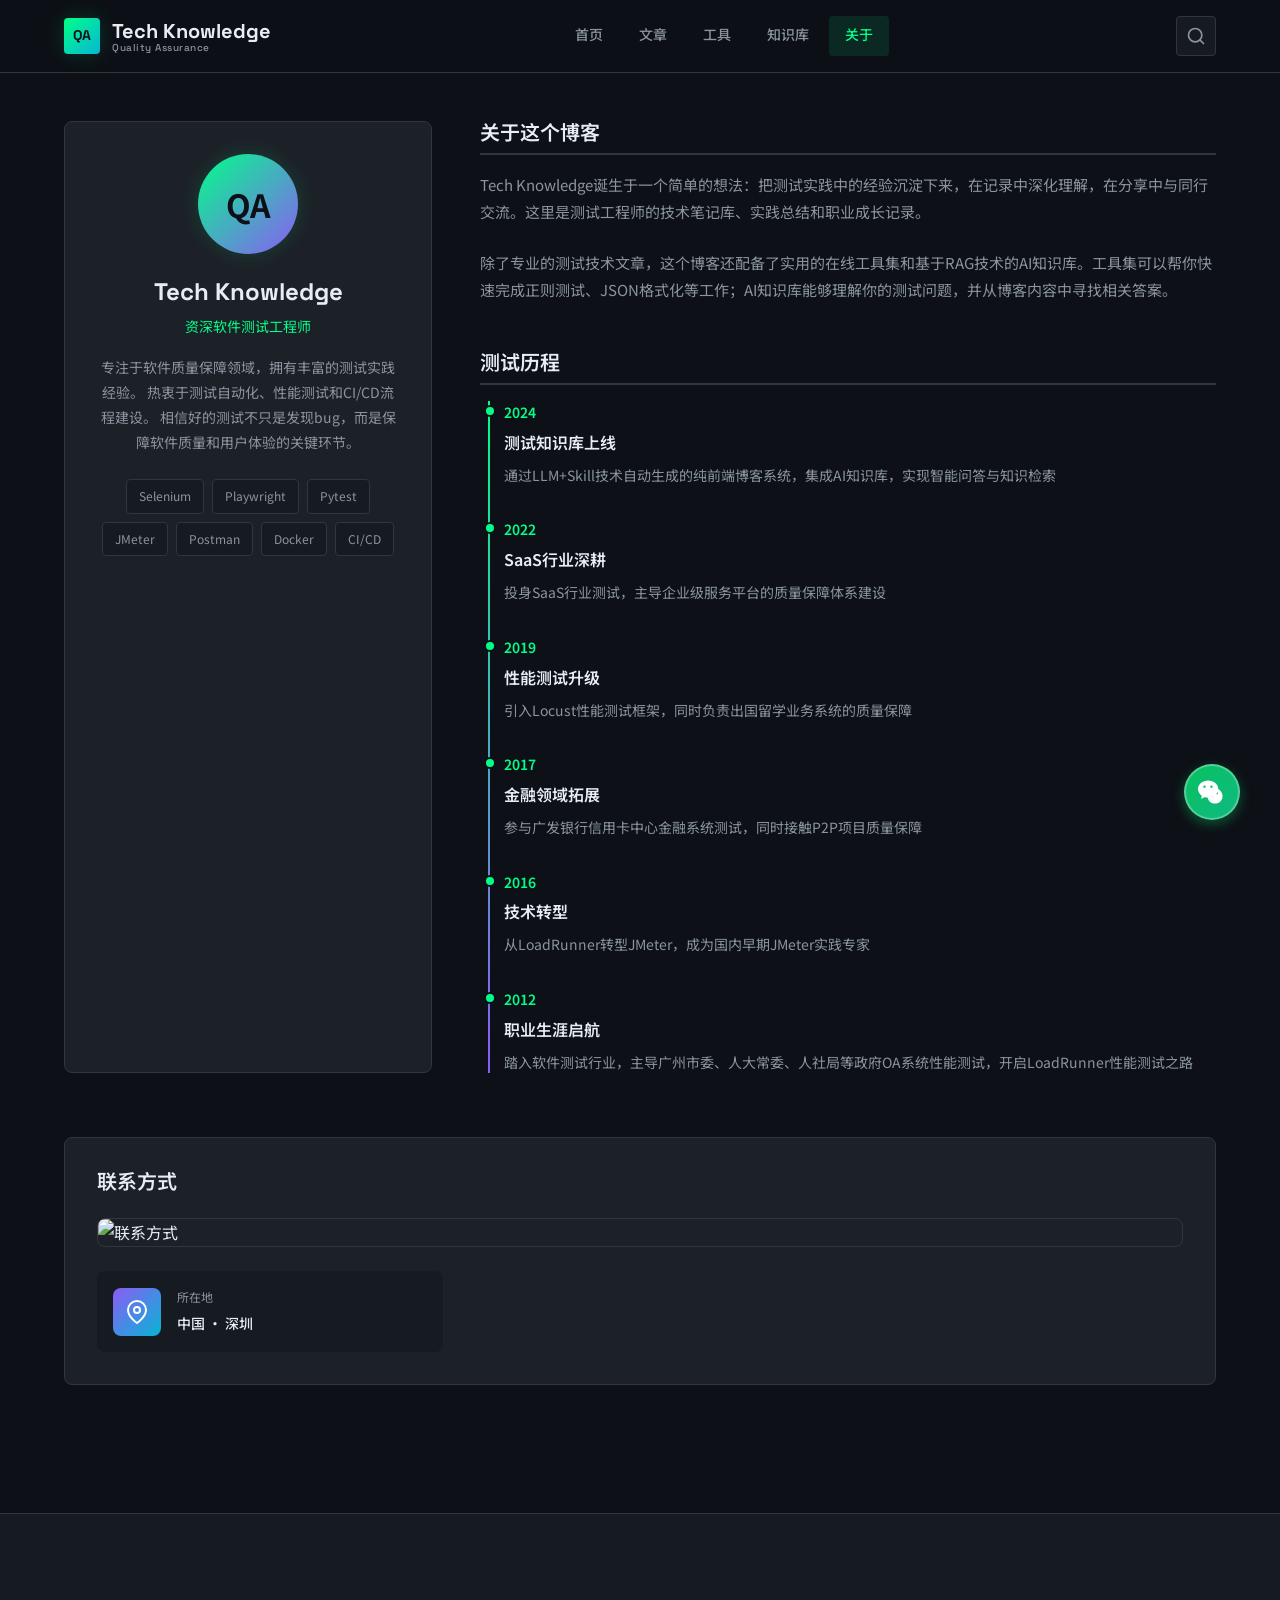
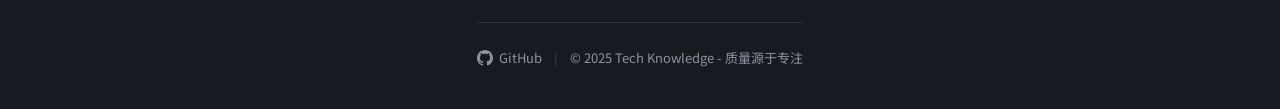
==== about.html @ a166e533 "关于页面：联系方式换成banner图片，保留地址" ====
<!DOCTYPE html>
<html lang="zh-CN">
<head>
  <meta charset="UTF-8">
  <meta name="viewport" content="width=device-width, initial-scale=1.0">
  <meta name="description" content="关于Tech Knowledge - 资深软件测试工程师的技术博客">
  <title>关于 | Tech Knowledge</title>
  <link rel="stylesheet" href="css/style.css">
  <link rel="preconnect" href="https://fonts.googleapis.com">
  <link rel="preconnect" href="https://fonts.gstatic.com" crossorigin>
</head>
<body>
  <header class="header" id="header">
    <div class="container">
      <div class="header-inner">
        <a href="index.html" class="logo">
          <div class="logo-icon">QA</div>
          <div class="logo-text">
            Tech Knowledge
            <span>Quality Assurance</span>
          </div>
        </a>
        <nav class="nav">
          <a href="index.html" class="nav-link">首页</a>
          <a href="posts.html" class="nav-link">文章</a>
          <a href="tools.html" class="nav-link">工具</a>
          <a href="knowledge.html" class="nav-link">知识库</a>
          <a href="about.html" class="nav-link active">关于</a>
        </nav>
        <button class="search-btn" onclick="location.href='posts.html'" aria-label="搜索">
          <svg xmlns="http://www.w3.org/2000/svg" width="20" height="20" viewBox="0 0 24 24" fill="none" stroke="currentColor" stroke-width="2" stroke-linecap="round" stroke-linejoin="round">
            <circle cx="11" cy="11" r="8"></circle>
            <line x1="21" y1="21" x2="16.65" y2="16.65"></line>
          </svg>
        </button>
        <button class="mobile-menu-btn" aria-label="菜单">
          <span></span>
          <span></span>
          <span></span>
        </button>
      </div>
    </div>
  </header>

  <main class="about-section">
    <div class="container">
      <div class="about-grid">
        <div class="profile-card">
          <div class="profile-avatar">QA</div>
          <h1 class="profile-name">Tech Knowledge</h1>
          <p class="profile-role">资深软件测试工程师</p>
          <p class="profile-bio">
            专注于软件质量保障领域，拥有丰富的测试实践经验。
            热衷于测试自动化、性能测试和CI/CD流程建设。
            相信好的测试不只是发现bug，而是保障软件质量和用户体验的关键环节。
          </p>
          <div class="profile-skills">
            <span class="skill-tag">Selenium</span>
            <span class="skill-tag">Playwright</span>
            <span class="skill-tag">Pytest</span>
            <span class="skill-tag">JMeter</span>
            <span class="skill-tag">Postman</span>
            <span class="skill-tag">Docker</span>
            <span class="skill-tag">CI/CD</span>
          </div>
        </div>

        <div class="about-content">
          <h2>关于这个博客</h2>
          <p style="margin-bottom: 24px; line-height: 1.8;">
            Tech Knowledge诞生于一个简单的想法：把测试实践中的经验沉淀下来，在记录中深化理解，在分享中与同行交流。这里是测试工程师的技术笔记库、实践总结和职业成长记录。
          </p>
          <p style="margin-bottom: 24px; line-height: 1.8;">
            除了专业的测试技术文章，这个博客还配备了实用的在线工具集和基于RAG技术的AI知识库。工具集可以帮你快速完成正则测试、JSON格式化等工作；AI知识库能够理解你的测试问题，并从博客内容中寻找相关答案。
          </p>

          <h2 style="margin-top: 48px;">测试历程</h2>
          <div class="timeline">
            <div class="timeline-item">
              <div class="timeline-year">2024</div>
              <div class="timeline-title">测试知识库上线</div>
              <div class="timeline-desc">通过LLM+Skill技术自动生成的纯前端博客系统，集成AI知识库，实现智能问答与知识检索</div>
            </div>
            <div class="timeline-item">
              <div class="timeline-year">2022</div>
              <div class="timeline-title">SaaS行业深耕</div>
              <div class="timeline-desc">投身SaaS行业测试，主导企业级服务平台的质量保障体系建设</div>
            </div>
            <div class="timeline-item">
              <div class="timeline-year">2019</div>
              <div class="timeline-title">性能测试升级</div>
              <div class="timeline-desc">引入Locust性能测试框架，同时负责出国留学业务系统的质量保障</div>
            </div>
            <div class="timeline-item">
              <div class="timeline-year">2017</div>
              <div class="timeline-title">金融领域拓展</div>
              <div class="timeline-desc">参与广发银行信用卡中心金融系统测试，同时接触P2P项目质量保障</div>
            </div>
            <div class="timeline-item">
              <div class="timeline-year">2016</div>
              <div class="timeline-title">技术转型</div>
              <div class="timeline-desc">从LoadRunner转型JMeter，成为国内早期JMeter实践专家</div>
            </div>
            <div class="timeline-item">
              <div class="timeline-year">2012</div>
              <div class="timeline-title">职业生涯启航</div>
              <div class="timeline-desc">踏入软件测试行业，主导广州市委、人大常委、人社局等政府OA系统性能测试，开启LoadRunner性能测试之路</div>
            </div>
          </div>
        </div>
      </div>

      <div class="contact-section">
        <h2 class="contact-title">联系方式</h2>
        <div class="contact-banner">
          <img src="assets/images/banner.png" alt="联系方式" class="contact-banner-img">
        </div>
        <div class="contact-grid">
          <div class="contact-item">
            <div class="contact-icon">
              <svg xmlns="http://www.w3.org/2000/svg" width="24" height="24" viewBox="0 0 24 24" fill="none" stroke="currentColor" stroke-width="2" stroke-linecap="round" stroke-linejoin="round">
                <path d="M21 10c0 7-9 13-9 13s-9-6-9-13a9 9 0 0 1 18 0z"></path>
                <circle cx="12" cy="10" r="3"></circle>
              </svg>
            </div>
            <div>
              <div class="contact-label">所在地</div>
              <div class="contact-value">中国 · 深圳</div>
            </div>
          </div>
        </div>
      </div>
    </div>
  </main>

  <footer class="footer" id="footer">
    <div class="container">
      <div class="footer-content">
        <div class="footer-copy">
          <a href="https://github.com" target="_blank" class="footer-github">
            <svg xmlns="http://www.w3.org/2000/svg" width="16" height="16" viewBox="0 0 24 24" fill="currentColor">
              <path d="M12 0c-6.626 0-12 5.373-12 12 0 5.302 3.438 9.8 8.207 11.387.599.111.793-.261.793-.577v-2.234c-3.338.726-4.033-1.416-4.033-1.416-.546-1.387-1.333-1.756-1.333-1.756-1.089-.745.083-.729.083-.729 1.205.084 1.839 1.237 1.839 1.237 1.07 1.834 2.807 1.304 3.492.997.107-.775.418-1.305.762-1.604-2.665-.305-5.467-1.334-5.467-5.931 0-1.311.469-2.381 1.236-3.221-.124-.303-.535-1.524.117-3.176 0 0 1.008-.322 3.301 1.23.957-.266 1.983-.399 3.003-.404 1.02.005 2.047.138 3.006.404 2.291-1.552 3.297-1.23 3.297-1.23.653 1.653.242 2.874.118 3.176.77.84 1.235 1.911 1.235 3.221 0 4.609-2.807 5.624-5.479 5.921.43.372.823 1.102.823 2.222v3.293c0 .319.192.694.801.576 4.765-1.589 8.199-6.086 8.199-11.386 0-6.627-5.373-12-12-12z"/>
            </svg>
            GitHub
          </a>
          <span class="footer-divider">|</span>
          <span>© 2025 Tech Knowledge - 质量源于专注</span>
        </div>
      </div>
    </div>
  </footer>

  <div class="wechat-float-btn" onclick="showWechatModal()">
    <svg xmlns="http://www.w3.org/2000/svg" viewBox="0 0 24 24">
      <path d="M8.691 2.188C3.891 2.188 0 5.476 0 9.53c0 2.212 1.17 4.203 3.002 5.55a.59.59 0 01.213.665l-.39 1.48c-.019.07-.048.141-.048.213 0 .163.13.295.29.295a.326.326 0 00.167-.054l1.903-1.114a.864.864 0 01.717-.098 10.16 10.16 0 002.837.403c4.801 0 8.692-3.287 8.692-7.342 0-4.054-3.891-7.339-8.692-7.339zm-3.12 4.218c.552 0 1 .452 1 1.008 0 .556-.448 1.008-1 1.008-.553 0-1-.452-1-1.008 0-.556.447-1.008 1-1.008zm6 0c.552 0 1 .452 1 1.008 0 .556-.448 1.008-1 1.008-.553 0-1-.452-1-1.008 0-.556.447-1.008 1-1.008zm3.06 2.577c-1.797-.052-3.446.682-4.646 1.833-1.225 1.175-1.932 2.782-1.88 4.579.052 1.797.682 3.446 1.833 4.646 1.175 1.225 2.782 1.932 4.579 1.88 1.797-.052 3.446-.682 4.646-1.833 1.225-1.175 1.932-2.782 1.88-4.579-.052-1.797-.682-3.446-1.833-4.646-1.158-1.202-2.759-1.911-4.542-1.86zm-1.516 3.016c.552 0 1 .452 1 1.008 0 .556-.448 1.008-1 1.008-.553 0-1-.452-1-1.008 0-.556.447-1.008 1-1.008zm3 0c.552 0 1 .452 1 1.008 0 .556-.448 1.008-1 1.008-.553 0-1-.452-1-1.008 0-.556.447-1.008 1-1.008z"/>
    </svg>
  </div>

  <div class="wechat-modal-overlay" id="wechatModal" onclick="hideWechatModal()">
    <div class="wechat-modal" onclick="event.stopPropagation()">
      <div class="wechat-modal-title">微信公众号</div>
      <div class="wechat-modal-qrcode">
        <img src="https://api.qrserver.com/v1/create-qr-code/?size=180x180&data=TechKnowledge" alt="微信公众号二维码" style="width: 180px; height: 180px;"/>
      </div>
      <div class="wechat-modal-desc">扫码关注公众号<br/>获取更多测试技术干货</div>
    </div>
  </div>

  <script src="js/main.js"></script>
  <script>
    function showWechatModal() {
      document.getElementById('wechatModal').classList.add('active');
    }
    function hideWechatModal() {
      document.getElementById('wechatModal').classList.remove('active');
    }
  </script>
</body>
</html>
---- css/style.css ----
@import url('https://fonts.googleapis.com/css2?family=JetBrains+Mono:wght@400;500;600;700&family=Noto+Sans+SC:wght@400;500;700&family=Space+Grotesk:wght@500;600;700&display=swap');

:root {
  --color-primary: #00FF88;
  --color-secondary: #8B5CF6;
  --color-accent: #06B6D4;
  --color-bg: #0D1117;
  --color-surface: #161B22;
  --color-card: #1C2128;
  --color-text: #E6EDF3;
  --color-text-secondary: #8B949E;
  --color-error: #FF6B6B;
  --color-success: #00FF88;
  --color-border: #30363D;
  --color-muted: #21262D;

  --font-heading: 'Space Grotesk', 'Noto Sans SC', sans-serif;
  --font-body: 'Noto Sans SC', system-ui, sans-serif;
  --font-code: 'JetBrains Mono', monospace;

  --shadow-glow: 0 0 20px rgba(0, 255, 136, 0.15);
  --shadow-glow-purple: 0 0 20px rgba(139, 92, 246, 0.15);
  --shadow-card: 0 4px 24px rgba(0, 0, 0, 0.4);

  --border-width: 2px;
  --radius: 8px;
  --radius-sm: 4px;

  --transition-fast: 150ms ease;
  --transition-normal: 250ms ease;
  --transition-slow: 400ms ease;
}

*, *::before, *::after {
  box-sizing: border-box;
  margin: 0;
  padding: 0;
}

html {
  scroll-behavior: smooth;
  overflow-x: hidden;
}

body {
  font-family: var(--font-body);
  font-size: 16px;
  line-height: 1.7;
  color: var(--color-text);
  background-color: var(--color-bg);
  min-height: 100vh;
  overflow-x: hidden;
  width: 100%;
  max-width: 100%;
}

::selection {
  background-color: var(--color-primary);
  color: var(--color-bg);
}

::-webkit-scrollbar {
  width: 8px;
}

::-webkit-scrollbar-track {
  background: var(--color-bg);
}

::-webkit-scrollbar-thumb {
  background: var(--color-border);
  border-radius: 4px;
}

::-webkit-scrollbar-thumb:hover {
  background: var(--color-text-secondary);
}

.container {
  max-width: 1200px;
  margin: 0 auto;
  padding: 0 24px;
}

.container-narrow {
  max-width: 800px;
  margin: 0 auto;
  padding: 0 24px;
}

a {
  color: var(--color-primary);
  text-decoration: none;
  transition: color var(--transition-fast);
}

a:hover {
  color: var(--color-accent);
}

img {
  max-width: 100%;
  height: auto;
  display: block;
}

button {
  font-family: inherit;
  cursor: pointer;
  border: none;
  background: none;
}

input, textarea {
  font-family: inherit;
  font-size: inherit;
}

h1, h2, h3, h4, h5, h6 {
  font-family: var(--font-heading);
  font-weight: 700;
  line-height: 1.2;
  color: var(--color-text);
}

.header {
  position: sticky;
  top: 0;
  z-index: 100;
  background: rgba(13, 17, 23, 0.85);
  backdrop-filter: blur(12px);
  border-bottom: 1px solid var(--color-border);
  padding: 16px 0;
}

.header-inner {
  display: flex;
  align-items: center;
  justify-content: space-between;
  gap: 24px;
}

.logo {
  font-family: var(--font-heading);
  font-size: 20px;
  font-weight: 700;
  display: flex;
  align-items: center;
  gap: 12px;
  color: var(--color-text);
}

.logo:hover {
  color: var(--color-text);
}

.logo-icon {
  width: 36px;
  height: 36px;
  background: linear-gradient(135deg, var(--color-primary), var(--color-accent));
  border-radius: var(--radius-sm);
  display: flex;
  align-items: center;
  justify-content: center;
  font-size: 14px;
  font-weight: 700;
  color: var(--color-bg);
  box-shadow: var(--shadow-glow);
}

.logo-text {
  display: flex;
  flex-direction: column;
  line-height: 1.1;
}

.logo-text span {
  font-size: 10px;
  font-weight: 500;
  color: var(--color-text-secondary);
  letter-spacing: 0.5px;
}

.nav {
  display: flex;
  align-items: center;
  gap: 4px;
}

.nav-link {
  font-family: var(--font-heading);
  font-weight: 500;
  font-size: 14px;
  padding: 8px 16px;
  border-radius: var(--radius-sm);
  color: var(--color-text-secondary);
  transition: all var(--transition-fast);
  position: relative;
}

.nav-link:hover {
  color: var(--color-text);
  background: var(--color-muted);
}

.nav-link.active {
  color: var(--color-primary);
  background: rgba(0, 255, 136, 0.1);
}

.search-btn {
  width: 40px;
  height: 40px;
  border: 1px solid var(--color-border);
  background: var(--color-surface);
  border-radius: var(--radius-sm);
  display: flex;
  align-items: center;
  justify-content: center;
  transition: all var(--transition-fast);
  color: var(--color-text-secondary);
}

.search-btn:hover {
  border-color: var(--color-primary);
  color: var(--color-primary);
  box-shadow: var(--shadow-glow);
}

.mobile-menu-btn {
  display: none;
  width: 40px;
  height: 40px;
  border: 1px solid var(--color-border);
  background: var(--color-surface);
  border-radius: var(--radius-sm);
  flex-direction: column;
  align-items: center;
  justify-content: center;
  gap: 4px;
  color: var(--color-text);
}

.mobile-menu-btn span {
  width: 18px;
  height: 2px;
  background: currentColor;
  transition: all var(--transition-fast);
  border-radius: 1px;
}

.hero {
  padding: 100px 0 80px;
  background: var(--color-bg);
  position: relative;
  overflow: hidden;
}

.hero::before {
  content: '';
  position: absolute;
  top: 0;
  left: 0;
  right: 0;
  bottom: 0;
  background:
    radial-gradient(ellipse at 20% 20%, rgba(0, 255, 136, 0.08) 0%, transparent 50%),
    radial-gradient(ellipse at 80% 80%, rgba(139, 92, 246, 0.08) 0%, transparent 50%);
  pointer-events: none;
}

.hero::after {
  content: '';
  position: absolute;
  top: 0;
  left: 0;
  right: 0;
  bottom: 0;
  background-image:
    linear-gradient(rgba(48, 54, 61, 0.3) 1px, transparent 1px),
    linear-gradient(90deg, rgba(48, 54, 61, 0.3) 1px, transparent 1px);
  background-size: 60px 60px;
  opacity: 0.5;
  pointer-events: none;
}

.hero-content {
  position: relative;
  z-index: 1;
}

.hero-badge {
  display: inline-flex;
  align-items: center;
  gap: 8px;
  padding: 6px 14px;
  background: rgba(0, 255, 136, 0.1);
  border: 1px solid rgba(0, 255, 136, 0.3);
  border-radius: 20px;
  font-family: var(--font-code);
  font-size: 12px;
  color: var(--color-primary);
  margin-bottom: 24px;
}

.hero-badge::before {
  content: '';
  width: 6px;
  height: 6px;
  background: var(--color-primary);
  border-radius: 50%;
  animation: pulse 2s infinite;
}

@keyframes pulse {
  0%, 100% { opacity: 1; }
  50% { opacity: 0.5; }
}

.hero-title {
  font-size: clamp(40px, 7vw, 64px);
  margin-bottom: 20px;
  letter-spacing: -1px;
  line-height: 1.1;
}

.hero-title .highlight {
  background: linear-gradient(135deg, var(--color-primary), var(--color-accent));
  -webkit-background-clip: text;
  -webkit-text-fill-color: transparent;
  background-clip: text;
}

.hero-subtitle {
  font-size: 18px;
  color: var(--color-text-secondary);
  max-width: 600px;
  margin-bottom: 32px;
  line-height: 1.7;
}

.hero-stats {
  display: flex;
  gap: 40px;
  margin-top: 40px;
  padding-top: 32px;
  border-top: 1px solid var(--color-border);
}

.hero-stat {
  display: flex;
  flex-direction: column;
}

.hero-stat-value {
  font-family: var(--font-heading);
  font-size: 32px;
  font-weight: 700;
  color: var(--color-primary);
}

.hero-stat-label {
  font-size: 13px;
  color: var(--color-text-secondary);
  margin-top: 4px;
}

.hero-code {
  margin-top: 32px;
  background: var(--color-card);
  border: 1px solid var(--color-border);
  border-radius: var(--radius);
  overflow: hidden;
  max-width: 520px;
}

.hero-code-header {
  display: flex;
  align-items: center;
  gap: 6px;
  padding: 10px 14px;
  background: var(--color-surface);
  border-bottom: 1px solid var(--color-border);
}

.hero-code-dot {
  width: 10px;
  height: 10px;
  border-radius: 50%;
  background: var(--color-border);
}

.hero-code-dot:nth-child(1) { background: #FF5F56; }
.hero-code-dot:nth-child(2) { background: #FFBD2E; }
.hero-code-dot:nth-child(3) { background: #27C93F; }

.hero-code-title {
  margin-left: 8px;
  font-family: var(--font-code);
  font-size: 12px;
  color: var(--color-text-secondary);
}

.hero-code-content {
  padding: 16px 20px;
  margin: 0;
  font-family: var(--font-code);
  font-size: 13px;
  line-height: 1.8;
  color: var(--color-text);
  overflow-x: auto;
}

.hero-code-content code {
  font-family: inherit;
}

.code-keyword { color: #FF79C6; }
.code-function { color: #50FA7B; }
.code-string { color: #F1FA8C; }
.code-comment { color: #6272A4; }
.code-number { color: #BD93F9; }

.hero-buttons {
  display: flex;
  gap: 16px;
  flex-wrap: wrap;
  margin-top: 32px;
}

.btn {
  font-family: var(--font-heading);
  font-weight: 600;
  font-size: 14px;
  padding: 12px 24px;
  border-radius: var(--radius-sm);
  display: inline-flex;
  align-items: center;
  gap: 8px;
  transition: all var(--transition-fast);
  cursor: pointer;
}

.btn-primary {
  background: linear-gradient(135deg, var(--color-primary), #00CC6A);
  color: var(--color-bg);
  border: none;
  box-shadow: 0 4px 16px rgba(0, 255, 136, 0.3);
}

.btn-primary:hover {
  transform: translateY(-2px);
  box-shadow: 0 6px 24px rgba(0, 255, 136, 0.4);
  color: var(--color-bg);
}

.btn-secondary {
  background: transparent;
  color: var(--color-text);
  border: 1px solid var(--color-border);
}

.btn-secondary:hover {
  border-color: var(--color-primary);
  color: var(--color-primary);
  background: rgba(0, 255, 136, 0.05);
}

.btn-icon {
  width: 40px;
  height: 40px;
  padding: 0;
  display: flex;
  align-items: center;
  justify-content: center;
}

.features {
  padding: 80px 0;
  background: var(--color-surface);
  border-top: 1px solid var(--color-border);
  border-bottom: 1px solid var(--color-border);
}

.section-header {
  display: flex;
  align-items: flex-end;
  justify-content: space-between;
  margin-bottom: 48px;
  gap: 24px;
}

.section-title {
  font-size: 28px;
  margin-bottom: 8px;
}

.section-subtitle {
  color: var(--color-text-secondary);
  font-size: 15px;
}

.section-link {
  font-family: var(--font-heading);
  font-size: 14px;
  font-weight: 500;
  display: flex;
  align-items: center;
  gap: 6px;
  color: var(--color-primary);
  white-space: nowrap;
}

.section-link:hover {
  gap: 10px;
}

.features-grid {
  display: grid;
  grid-template-columns: repeat(3, 1fr);
  gap: 20px;
}

.feature-card {
  background: var(--color-card);
  border: 1px solid var(--color-border);
  border-radius: var(--radius);
  padding: 28px;
  transition: all var(--transition-normal);
  position: relative;
  overflow: hidden;
}

.feature-card::before {
  content: '';
  position: absolute;
  top: 0;
  left: 0;
  right: 0;
  height: 3px;
  background: linear-gradient(90deg, var(--color-primary), var(--color-secondary));
  opacity: 0;
  transition: opacity var(--transition-fast);
}

.feature-card:hover {
  border-color: var(--color-primary);
  transform: translateY(-4px);
  box-shadow: var(--shadow-glow);
}

.feature-card:hover::before {
  opacity: 1;
}

.feature-icon {
  width: 48px;
  height: 48px;
  background: rgba(0, 255, 136, 0.1);
  border-radius: var(--radius-sm);
  display: flex;
  align-items: center;
  justify-content: center;
  margin-bottom: 20px;
}

.feature-icon svg {
  width: 24px;
  height: 24px;
  stroke: var(--color-primary);
}

.feature-title {
  font-size: 18px;
  margin-bottom: 10px;
}

.feature-desc {
  color: var(--color-text-secondary);
  font-size: 14px;
  line-height: 1.6;
}

.posts-section {
  padding: 80px 0;
  background: var(--color-bg);
}

.posts-grid {
  display: grid;
  grid-template-columns: repeat(2, 1fr);
  gap: 24px;
}

.page-header {
  padding: 48px 0 32px;
  background: var(--color-surface);
  border-bottom: 1px solid var(--color-border);
}

.page-title {
  font-size: 32px;
  margin-bottom: 8px;
}

.page-subtitle {
  color: var(--color-text-secondary);
  font-size: 16px;
}

.knowledge-section {
  padding: 60px 0;
  background: var(--color-bg);
}

.knowledge-header {
  text-align: center;
  margin-bottom: 48px;
}

.knowledge-title {
  font-size: 36px;
  margin-bottom: 16px;
  background: linear-gradient(135deg, var(--color-primary), var(--color-accent));
  -webkit-background-clip: text;
  -webkit-text-fill-color: transparent;
  background-clip: text;
}

.knowledge-desc {
  color: var(--color-text-secondary);
  font-size: 16px;
  max-width: 600px;
  margin: 0 auto;
}

.search-box {
  max-width: 680px;
  margin: 0 auto 40px;
}

.search-input-wrapper {
  display: flex;
  gap: 12px;
  background: var(--color-card);
  border: 1px solid var(--color-border);
  border-radius: var(--radius);
  padding: 6px;
}

.search-input {
  flex: 1;
  background: transparent;
  border: none;
  padding: 12px 16px;
  font-size: 16px;
  color: var(--color-text);
  outline: none;
}

.search-input::placeholder {
  color: var(--color-text-secondary);
}

.search-submit {
  background: linear-gradient(135deg, var(--color-primary), #00CC6A);
  color: var(--color-bg);
  border: none;
  padding: 12px 24px;
  border-radius: var(--radius-sm);
  font-weight: 600;
  cursor: pointer;
  display: flex;
  align-items: center;
  gap: 8px;
  transition: all var(--transition-fast);
}

.search-submit:hover {
  transform: translateY(-2px);
  box-shadow: var(--shadow-glow);
}

.chat-container {
  max-width: 800px;
  margin: 0 auto;
  background: var(--color-card);
  border: 1px solid var(--color-border);
  border-radius: var(--radius);
  overflow: hidden;
}

.chat-messages {
  min-height: 300px;
  max-height: 500px;
  overflow-y: auto;
  padding: 24px;
}

.chat-message {
  margin-bottom: 24px;
  display: flex;
  flex-direction: column;
}

.chat-message.user {
  align-items: flex-end;
}

.chat-message.ai {
  align-items: flex-start;
}

.message-bubble {
  max-width: 80%;
  padding: 16px 20px;
  border-radius: 16px;
  line-height: 1.6;
}

.chat-message.user .message-bubble {
  background: linear-gradient(135deg, var(--color-primary), #00CC6A);
  color: var(--color-bg);
  border-bottom-right-radius: 4px;
}

.chat-message.ai .message-bubble {
  background: var(--color-surface);
  color: var(--color-text);
  border: 1px solid var(--color-border);
  border-bottom-left-radius: 4px;
}

.message-time {
  font-size: 11px;
  color: var(--color-text-secondary);
  margin-top: 8px;
  padding: 0 8px;
}

.chat-sources {
  margin-top: 12px;
  padding: 12px 16px;
  background: var(--color-surface);
  border-radius: var(--radius-sm);
  border: 1px solid var(--color-border);
}

.chat-sources-title {
  font-size: 12px;
  font-weight: 600;
  color: var(--color-text-secondary);
  margin-bottom: 8px;
}

.chat-sources-list {
  list-style: none;
}

.chat-sources-item {
  padding: 6px 0;
  border-bottom: 1px solid var(--color-border);
}

.chat-sources-item:last-child {
  border-bottom: none;
}

.chat-sources-link {
  color: var(--color-primary);
  font-size: 13px;
}

.chat-sources-link:hover {
  text-decoration: underline;
}

.suggested-queries {
  padding: 16px 24px 24px;
  border-top: 1px solid var(--color-border);
}

.suggested-title {
  font-size: 13px;
  color: var(--color-text-secondary);
  margin-bottom: 12px;
}

.suggested-chips {
  display: flex;
  flex-wrap: wrap;
  gap: 8px;
}

.chip {
  padding: 8px 16px;
  background: var(--color-surface);
  border: 1px solid var(--color-border);
  border-radius: 20px;
  font-size: 13px;
  color: var(--color-text);
  cursor: pointer;
  transition: all var(--transition-fast);
}

.chip:hover {
  border-color: var(--color-primary);
  color: var(--color-primary);
  background: rgba(0, 255, 136, 0.05);
}

.typing-indicator {
  display: flex;
  gap: 4px;
  padding: 16px 20px;
  background: var(--color-surface);
  border-radius: 16px;
  border-bottom-left-radius: 4px;
  width: fit-content;
}

.typing-dot {
  width: 8px;
  height: 8px;
  background: var(--color-text-secondary);
  border-radius: 50%;
  animation: typing 1.4s infinite;
}

.typing-dot:nth-child(2) { animation-delay: 0.2s; }
.typing-dot:nth-child(3) { animation-delay: 0.4s; }

@keyframes typing {
  0%, 60%, 100% { opacity: 0.3; transform: translateY(0); }
  30% { opacity: 1; transform: translateY(-4px); }
}

.post-card {
  background: var(--color-card);
  border: 1px solid var(--color-border);
  border-radius: var(--radius);
  padding: 24px;
  transition: all var(--transition-normal);
  display: flex;
  flex-direction: column;
  position: relative;
  overflow: hidden;
}

.post-card::before {
  content: '';
  position: absolute;
  top: 0;
  left: 0;
  width: 4px;
  height: 100%;
  background: linear-gradient(180deg, var(--color-primary), var(--color-accent));
  opacity: 0;
  transition: opacity var(--transition-fast);
}

.post-card:hover {
  border-color: rgba(0, 255, 136, 0.3);
  transform: translateX(4px);
  box-shadow: var(--shadow-glow);
}

.post-card:hover::before {
  opacity: 1;
}

.post-card-header {
  display: flex;
  align-items: flex-start;
  justify-content: space-between;
  margin-bottom: 16px;
}

.post-number {
  font-family: var(--font-code);
  font-size: 32px;
  font-weight: 600;
  color: var(--color-primary);
  opacity: 0.3;
  line-height: 1;
}

.post-date {
  font-family: var(--font-code);
  font-size: 12px;
  color: var(--color-text-secondary);
}

.post-title {
  font-size: 18px;
  margin-bottom: 10px;
  line-height: 1.4;
}

.post-title a {
  color: var(--color-text);
}

.post-title a:hover {
  color: var(--color-primary);
}

.post-excerpt {
  color: var(--color-text-secondary);
  font-size: 14px;
  margin-bottom: 16px;
  flex-grow: 1;
  line-height: 1.6;
}

.post-footer {
  display: flex;
  align-items: center;
  justify-content: space-between;
  padding-top: 16px;
  border-top: 1px solid var(--color-border);
  margin-top: auto;
}

.post-tags {
  display: flex;
  gap: 8px;
  flex-wrap: wrap;
  margin-top: 12px;
}

.tag {
  font-family: var(--font-code);
  font-size: 11px;
  font-weight: 500;
  padding: 4px 10px;
  background: var(--color-muted);
  border-radius: var(--radius-sm);
  color: var(--color-text-secondary);
  transition: all var(--transition-fast);
}

.tag:hover {
  background: rgba(0, 255, 136, 0.15);
  color: var(--color-primary);
}

.post-meta {
  display: flex;
  align-items: center;
  gap: 12px;
  font-size: 12px;
  color: var(--color-text-secondary);
}

.post-meta-item {
  display: flex;
  align-items: center;
  gap: 4px;
}

.code-block {
  background: var(--color-bg);
  border: 1px solid var(--color-border);
  border-radius: var(--radius);
  padding: 16px;
  margin: 16px 0;
  overflow-x: auto;
}

.code-block pre {
  font-family: var(--font-code);
  font-size: 14px;
  line-height: 1.6;
  color: var(--color-text);
}

.code-block code {
  font-family: var(--font-code);
}

.footer {
  background: var(--color-surface);
  border-top: 1px solid var(--color-border);
  padding: 60px 0 40px;
  margin-top: 80px;
}

.footer-content {
  display: flex;
  justify-content: center;
  align-items: center;
}

.footer-copy {
  display: flex;
  align-items: center;
  gap: 12px;
  font-size: 14px;
  color: var(--color-text-secondary);
}

.footer-github {
  display: flex;
  align-items: center;
  gap: 6px;
  color: var(--color-text-secondary);
  text-decoration: none;
  transition: color var(--transition-fast);
}

.footer-github:hover {
  color: var(--color-primary);
}

.footer-divider {
  opacity: 0.3;
}

.footer-brand {
  max-width: 280px;
}

.footer-logo {
  font-family: var(--font-heading);
  font-size: 20px;
  font-weight: 700;
  margin-bottom: 16px;
  display: flex;
  align-items: center;
  gap: 10px;
}

.footer-logo-icon {
  width: 32px;
  height: 32px;
  background: linear-gradient(135deg, var(--color-primary), var(--color-accent));
  border-radius: var(--radius-sm);
  display: flex;
  align-items: center;
  justify-content: center;
  font-size: 12px;
  font-weight: 700;
  color: var(--color-bg);
}

.footer-desc {
  color: var(--color-text-secondary);
  font-size: 14px;
  line-height: 1.7;
  margin-bottom: 20px;
}

.footer-section-title {
  font-family: var(--font-heading);
  font-size: 14px;
  font-weight: 600;
  margin-bottom: 20px;
  color: var(--color-text);
}

.footer-links {
  display: flex;
  flex-direction: column;
  gap: 12px;
}

.footer-link {
  font-size: 14px;
  color: var(--color-text-secondary);
  transition: color var(--transition-fast);
}

.footer-link:hover {
  color: var(--color-primary);
}

.footer-copy {
  margin-top: 48px;
  padding-top: 24px;
  border-top: 1px solid var(--color-border);
  font-size: 13px;
  color: var(--color-text-secondary);
  text-align: center;
}

.filters {
  padding: 24px 0;
  background: var(--color-surface);
  border-bottom: 1px solid var(--color-border);
  position: sticky;
  top: 73px;
  z-index: 50;
}

.filter-scroll {
  display: flex;
  gap: 10px;
  overflow-x: auto;
  padding-bottom: 8px;
  scrollbar-width: none;
}

.filter-scroll::-webkit-scrollbar {
  display: none;
}

.filter-btn {
  font-family: var(--font-heading);
  font-size: 13px;
  font-weight: 500;
  padding: 8px 16px;
  background: var(--color-card);
  border: 1px solid var(--color-border);
  border-radius: 20px;
  color: var(--color-text-secondary);
  white-space: nowrap;
  transition: all var(--transition-fast);
}

.filter-btn:hover {
  border-color: var(--color-primary);
  color: var(--color-primary);
}

.filter-btn.active {
  background: rgba(0, 255, 136, 0.15);
  border-color: var(--color-primary);
  color: var(--color-primary);
}

.post-list {
  padding: 40px 0 80px;
}

.post-item {
  display: flex;
  gap: 24px;
  padding: 28px 0;
  border-bottom: 1px solid var(--color-border);
  transition: all var(--transition-normal);
}

.post-item:hover {
  padding-left: 12px;
}

.post-item-number {
  font-family: var(--font-code);
  font-size: 32px;
  font-weight: 600;
  color: var(--color-primary);
  opacity: 0.2;
  min-width: 48px;
  line-height: 1;
  padding-top: 4px;
}

.post-item-content {
  flex: 1;
  min-width: 0;
}

.post-category-badge {
  font-family: var(--font-code);
  font-size: 11px;
  font-weight: 600;
  padding: 3px 10px;
  border-radius: var(--radius-sm);
  display: inline-block;
  margin-bottom: 10px;
}

.post-item-title {
  font-size: 20px;
  margin-bottom: 8px;
  line-height: 1.4;
}

.post-item-title a {
  color: var(--color-text);
  transition: color var(--transition-fast);
}

.post-item-title a:hover {
  color: var(--color-primary);
}

.post-item-meta {
  display: flex;
  align-items: center;
  gap: 8px;
  font-size: 13px;
  color: var(--color-text-secondary);
  margin-bottom: 10px;
}

.post-item-excerpt {
  color: var(--color-text-secondary);
  font-size: 14px;
  line-height: 1.7;
  margin-bottom: 12px;
  display: -webkit-box;
  -webkit-line-clamp: 2;
  -webkit-box-orient: vertical;
  overflow: hidden;
}

.empty-state {
  text-align: center;
  padding: 80px 20px;
}

.empty-icon {
  width: 64px;
  height: 64px;
  background: var(--color-muted);
  border-radius: 50%;
  display: flex;
  align-items: center;
  justify-content: center;
  margin: 0 auto 24px;
  color: var(--color-text-secondary);
}

.empty-title {
  font-size: 20px;
  margin-bottom: 8px;
}

.empty-desc {
  color: var(--color-text-secondary);
  margin-bottom: 24px;
}

.page-ellipsis {
  display: flex;
  align-items: center;
  padding: 0 4px;
  color: var(--color-text-secondary);
}

.pagination {
  display: flex;
  justify-content: center;
  gap: 8px;
  margin-top: 48px;
}

.page-btn {
  width: 40px;
  height: 40px;
  display: flex;
  align-items: center;
  justify-content: center;
  background: var(--color-card);
  border: 1px solid var(--color-border);
  border-radius: var(--radius-sm);
  font-family: var(--font-code);
  font-size: 14px;
  color: var(--color-text-secondary);
  transition: all var(--transition-fast);
}

.page-btn:hover {
  border-color: var(--color-primary);
  color: var(--color-primary);
}

.page-btn.active {
  background: var(--color-primary);
  border-color: var(--color-primary);
  color: var(--color-bg);
}

.page-btn:disabled {
  opacity: 0.5;
  cursor: not-allowed;
}

@media (max-width: 1024px) {
  .features-grid {
    grid-template-columns: repeat(2, 1fr);
  }
}

@media (max-width: 768px) {
  .hero {
    padding: 60px 0 48px;
  }

  .hero-stats {
    gap: 24px;
    flex-wrap: wrap;
  }

  .stat-value {
    font-size: 24px;
  }

  .features-grid,
  .posts-grid {
    grid-template-columns: 1fr;
  }

  .nav {
    display: none;
  }

  .mobile-menu-btn {
    display: flex;
  }

  .footer-content {
    grid-template-columns: 1fr;
  }

  .footer-brand {
    max-width: 100%;
  }

  .section-header {
    flex-direction: column;
    align-items: flex-start;
  }

  .footer-copy {
    flex-direction: column;
    gap: 8px;
    text-align: center;
  }

  .footer-divider {
    display: none;
  }

  .wechat-float {
    right: 16px;
    bottom: 80px;
  }

  .wechat-toggle {
    width: 46px;
    height: 46px;
  }

  .wechat-panel {
    right: 58px;
    width: 200px;
  }

  .wechat-qr {
    width: 140px;
    height: 140px;
  }
}

.wechat-float {
  position: fixed;
  right: 24px;
  bottom: 100px;
  z-index: 1000;
}

.wechat-float-inner {
  position: relative;
}

.wechat-toggle {
  width: 52px;
  height: 52px;
  background: linear-gradient(135deg, #07c160, #06ad56);
  border: none;
  border-radius: 50%;
  color: white;
  cursor: pointer;
  display: flex;
  align-items: center;
  justify-content: center;
  box-shadow: 0 4px 20px rgba(7, 193, 96, 0.4);
  transition: all 0.3s ease;
}

.wechat-toggle:hover {
  transform: scale(1.08);
  box-shadow: 0 6px 28px rgba(7, 193, 96, 0.5);
}

.wechat-panel {
  position: absolute;
  right: 68px;
  bottom: 0;
  width: 220px;
  background: var(--color-card);
  border: 1px solid var(--color-border);
  border-radius: var(--radius);
  box-shadow: 0 8px 32px rgba(0, 0, 0, 0.3);
  opacity: 0;
  visibility: hidden;
  transform: translateX(20px);
  transition: all 0.3s ease;
}

.wechat-panel.active {
  opacity: 1;
  visibility: visible;
  transform: translateX(0);
}

.wechat-panel-header {
  display: flex;
  align-items: center;
  justify-content: space-between;
  padding: 12px 16px;
  border-bottom: 1px solid var(--color-border);
  font-size: 14px;
  font-weight: 600;
}

.wechat-close {
  background: none;
  border: none;
  color: var(--color-text-secondary);
  cursor: pointer;
  padding: 4px;
  display: flex;
  align-items: center;
  justify-content: center;
  transition: color 0.2s;
}

.wechat-close:hover {
  color: var(--color-text);
}

.wechat-panel-body {
  padding: 16px;
  text-align: center;
}

.wechat-qr {
  width: 160px;
  height: 160px;
  border-radius: var(--radius-sm);
  margin-bottom: 12px;
}

.wechat-tip {
  font-size: 12px;
  color: var(--color-text-secondary);
  line-height: 1.5;
  margin: 0;
}

@media (max-width: 480px) {
  .container {
    padding: 0 16px;
  }

  .hero-buttons {
    flex-direction: column;
  }

  .btn {
    width: 100%;
    justify-content: center;
  }

  .wechat-float {
    right: 16px;
    bottom: 80px;
  }

  .wechat-toggle {
    width: 46px;
    height: 46px;
  }

  .wechat-panel {
    right: 58px;
    width: 200px;
  }

  .wechat-qr {
    width: 140px;
    height: 140px;
  }
}

/* About Page Styles */
.about-section {
  padding: 48px 0;
  min-height: calc(100vh - 200px);
}

.about-grid {
  display: grid;
  grid-template-columns: 1fr 2fr;
  gap: 48px;
  margin-bottom: 64px;
}

@media (max-width: 1024px) {
  .about-grid {
    grid-template-columns: 1fr;
    gap: 32px;
  }
}

.profile-card {
  background: var(--color-card);
  border-radius: var(--radius);
  padding: 32px;
  border: 1px solid var(--color-border);
  position: sticky;
  top: 32px;
}

.profile-avatar {
  width: 100px;
  height: 100px;
  border-radius: 50%;
  background: linear-gradient(135deg, var(--color-primary), var(--color-secondary));
  display: flex;
  align-items: center;
  justify-content: center;
  font-size: 32px;
  font-weight: 700;
  color: var(--color-bg);
  margin: 0 auto 24px;
  box-shadow: var(--shadow-glow);
}

.profile-name {
  font-size: 24px;
  font-weight: 700;
  text-align: center;
  margin-bottom: 8px;
  color: var(--color-text);
}

.profile-role {
  font-size: 14px;
  color: var(--color-primary);
  text-align: center;
  margin-bottom: 16px;
}

.profile-bio {
  font-size: 14px;
  line-height: 1.8;
  color: var(--color-text-secondary);
  text-align: center;
  margin-bottom: 24px;
}

.profile-skills {
  display: flex;
  flex-wrap: wrap;
  gap: 8px;
  justify-content: center;
}

.skill-tag {
  background: var(--color-surface);
  border: 1px solid var(--color-border);
  border-radius: var(--radius-sm);
  padding: 6px 12px;
  font-size: 12px;
  color: var(--color-text-secondary);
  transition: all var(--transition-fast);
}

.skill-tag:hover {
  border-color: var(--color-primary);
  color: var(--color-primary);
}

.about-content h2 {
  font-size: 20px;
  font-weight: 600;
  color: var(--color-text);
  margin-bottom: 16px;
  padding-bottom: 8px;
  border-bottom: 2px solid var(--color-border);
}

.about-content p {
  color: var(--color-text-secondary);
  font-size: 15px;
}

.timeline {
  position: relative;
  padding-left: 24px;
}

.timeline::before {
  content: '';
  position: absolute;
  left: 8px;
  top: 0;
  bottom: 0;
  width: 2px;
  background: linear-gradient(180deg, var(--color-primary), var(--color-secondary));
}

.timeline-item {
  position: relative;
  padding-bottom: 32px;
}

.timeline-item:last-child {
  padding-bottom: 0;
}

.timeline-item::before {
  content: '';
  position: absolute;
  left: -20px;
  top: 4px;
  width: 12px;
  height: 12px;
  border-radius: 50%;
  background: var(--color-primary);
  border: 2px solid var(--color-bg);
}

.timeline-year {
  font-size: 14px;
  font-weight: 600;
  color: var(--color-primary);
  margin-bottom: 4px;
}

.timeline-title {
  font-size: 16px;
  font-weight: 600;
  color: var(--color-text);
  margin-bottom: 8px;
}

.timeline-desc {
  font-size: 14px;
  color: var(--color-text-secondary);
  line-height: 1.6;
}

.contact-section {
  background: var(--color-card);
  border-radius: var(--radius);
  padding: 32px;
  border: 1px solid var(--color-border);
}

.contact-title {
  font-size: 20px;
  font-weight: 600;
  color: var(--color-text);
  margin-bottom: 24px;
}

.contact-banner {
  margin-bottom: 24px;
  border-radius: var(--radius);
  overflow: hidden;
  border: 1px solid var(--color-border);
}

.contact-banner-img {
  width: 100%;
  height: auto;
  display: block;
}

.contact-grid {
  display: grid;
  grid-template-columns: repeat(3, 1fr);
  gap: 24px;
}

@media (max-width: 768px) {
  .contact-grid {
    grid-template-columns: 1fr;
    gap: 16px;
  }
}

.contact-item {
  display: flex;
  align-items: center;
  gap: 16px;
  padding: 16px;
  background: var(--color-surface);
  border-radius: var(--radius);
}

.contact-icon {
  width: 48px;
  height: 48px;
  border-radius: var(--radius);
  background: linear-gradient(135deg, var(--color-secondary), var(--color-accent));
  display: flex;
  align-items: center;
  justify-content: center;
  color: white;
  flex-shrink: 0;
}

.contact-label {
  font-size: 12px;
  color: var(--color-text-secondary);
  margin-bottom: 4px;
}

.contact-value {
  font-size: 14px;
  color: var(--color-text);
  font-weight: 500;
}

.tech-radar {
  padding: 80px 0;
  background: var(--color-surface);
  border-top: 1px solid var(--color-border);
  border-bottom: 1px solid var(--color-border);
}

.radar-grid {
  display: grid;
  grid-template-columns: repeat(auto-fill, minmax(200px, 1fr));
  gap: 16px;
  margin-top: 40px;
}

.radar-card {
  background: var(--color-card);
  border: 1px solid var(--color-border);
  border-radius: var(--radius);
  padding: 24px 20px;
  transition: all var(--transition-normal);
  position: relative;
  overflow: hidden;
  text-decoration: none;
  display: flex;
  flex-direction: column;
  gap: 8px;
}

.radar-card::before {
  content: '';
  position: absolute;
  top: 0;
  left: 0;
  right: 0;
  height: 3px;
  background: var(--card-color);
  opacity: 0;
  transition: opacity var(--transition-fast);
}

.radar-card:hover {
  border-color: var(--card-color);
  transform: translateY(-4px);
  box-shadow: 0 8px 32px rgba(0, 0, 0, 0.3), 0 0 20px color-mix(in srgb, var(--card-color) 15%, transparent);
}

.radar-card:hover::before {
  opacity: 1;
}

.radar-icon {
  font-size: 28px;
  margin-bottom: 4px;
}

.radar-name {
  font-family: var(--font-heading);
  font-size: 16px;
  font-weight: 700;
  color: var(--color-text);
}

.radar-desc {
  font-size: 12px;
  color: var(--color-text-secondary);
  line-height: 1.5;
  flex-grow: 1;
}

.radar-arrow {
  font-size: 18px;
  color: var(--card-color);
  opacity: 0;
  transform: translateX(-8px);
  transition: all var(--transition-fast);
  margin-top: 8px;
}

.radar-card:hover .radar-arrow {
  opacity: 1;
  transform: translateX(0);
}

.featured-posts {
  padding: 80px 0;
  background: var(--color-bg);
}

.featured-grid {
  display: grid;
  grid-template-columns: repeat(3, 1fr);
  gap: 24px;
}

.featured-card {
  background: var(--color-card);
  border: 1px solid var(--color-border);
  border-radius: var(--radius);
  padding: 28px;
  transition: all var(--transition-normal);
  display: flex;
  flex-direction: column;
  position: relative;
  overflow: hidden;
}

.featured-card::after {
  content: '';
  position: absolute;
  bottom: 0;
  left: 0;
  right: 0;
  height: 3px;
  background: var(--card-color);
  opacity: 0;
  transition: opacity var(--transition-fast);
}

.featured-card:hover {
  border-color: color-mix(in srgb, var(--card-color) 50%, var(--color-border));
  transform: translateY(-4px);
  box-shadow: 0 8px 32px rgba(0, 0, 0, 0.3);
}

.featured-card:hover::after {
  opacity: 1;
}

.featured-tag {
  font-family: var(--font-code);
  font-size: 11px;
  font-weight: 600;
  padding: 4px 10px;
  border-radius: var(--radius-sm);
  display: inline-block;
  width: fit-content;
  margin-bottom: 16px;
}

.featured-title {
  font-size: 17px;
  margin-bottom: 12px;
  line-height: 1.4;
}

.featured-title a {
  color: var(--color-text);
  transition: color var(--transition-fast);
}

.featured-title a:hover {
  color: var(--color-primary);
}

.featured-excerpt {
  color: var(--color-text-secondary);
  font-size: 13px;
  line-height: 1.7;
  flex-grow: 1;
  margin-bottom: 16px;
  display: -webkit-box;
  -webkit-line-clamp: 3;
  -webkit-box-orient: vertical;
  overflow: hidden;
}

.featured-meta {
  display: flex;
  align-items: center;
  justify-content: space-between;
  padding-top: 16px;
  border-top: 1px solid var(--color-border);
  font-size: 12px;
  color: var(--color-text-secondary);
}

.latest-posts-section {
  padding: 80px 0;
  background: var(--color-surface);
  border-top: 1px solid var(--color-border);
}

.view-all-link {
  font-family: var(--font-heading);
  font-size: 14px;
  font-weight: 500;
  display: flex;
  align-items: center;
  gap: 6px;
  color: var(--color-primary);
  white-space: nowrap;
  transition: gap var(--transition-fast);
}

.view-all-link:hover {
  gap: 10px;
}

.knowledge-cta {
  padding: 80px 0;
  background: var(--color-bg);
  border-top: 1px solid var(--color-border);
}

.cta-inner {
  display: grid;
  grid-template-columns: 1fr 1fr;
  gap: 60px;
  align-items: center;
  background: var(--color-card);
  border: 1px solid var(--color-border);
  border-radius: 12px;
  padding: 60px;
  position: relative;
  overflow: hidden;
}

.cta-inner::before {
  content: '';
  position: absolute;
  top: -100px;
  right: -100px;
  width: 300px;
  height: 300px;
  background: radial-gradient(circle, rgba(0, 255, 136, 0.08) 0%, transparent 70%);
  pointer-events: none;
}

.cta-badge {
  font-family: var(--font-code);
  font-size: 11px;
  font-weight: 600;
  padding: 4px 12px;
  background: rgba(0, 255, 136, 0.1);
  border: 1px solid rgba(0, 255, 136, 0.3);
  border-radius: 20px;
  color: var(--color-primary);
  display: inline-block;
  margin-bottom: 20px;
}

.cta-title {
  font-size: 36px;
  margin-bottom: 16px;
  background: linear-gradient(135deg, var(--color-primary), var(--color-accent));
  -webkit-background-clip: text;
  -webkit-text-fill-color: transparent;
  background-clip: text;
}

.cta-desc {
  font-size: 16px;
  color: var(--color-text-secondary);
  line-height: 1.7;
  margin-bottom: 28px;
}

.cta-visual {
  position: relative;
}

.cta-chat-preview {
  display: flex;
  flex-direction: column;
  gap: 12px;
}

.cta-chat-msg {
  padding: 14px 18px;
  border-radius: 12px;
  font-size: 13px;
  line-height: 1.5;
  max-width: 90%;
  animation: chatFadeIn 0.6s ease both;
}

.cta-chat-msg:nth-child(1) { animation-delay: 0.1s; }
.cta-chat-msg:nth-child(2) { animation-delay: 0.3s; }
.cta-chat-msg:nth-child(3) { animation-delay: 0.5s; }
.cta-chat-msg:nth-child(4) { animation-delay: 0.7s; }

@keyframes chatFadeIn {
  from { opacity: 0; transform: translateY(10px); }
  to { opacity: 1; transform: translateY(0); }
}

.cta-chat-msg.user-msg {
  align-self: flex-end;
  background: linear-gradient(135deg, var(--color-primary), #00CC6A);
  color: var(--color-bg);
  border-bottom-right-radius: 4px;
  font-weight: 500;
}

.cta-chat-msg.ai-msg {
  align-self: flex-start;
  background: var(--color-surface);
  color: var(--color-text);
  border: 1px solid var(--color-border);
  border-bottom-left-radius: 4px;
}

.tech-stack {
  padding: 80px 0;
  background: var(--color-surface);
  border-top: 1px solid var(--color-border);
}

.stack-scroll {
  overflow: hidden;
  margin-top: 40px;
  mask-image: linear-gradient(90deg, transparent, black 10%, black 90%, transparent);
  -webkit-mask-image: linear-gradient(90deg, transparent, black 10%, black 90%, transparent);
}

.stack-track {
  display: flex;
  gap: 16px;
  animation: stackScroll 30s linear infinite;
  width: max-content;
}

@keyframes stackScroll {
  0% { transform: translateX(0); }
  100% { transform: translateX(-50%); }
}

.stack-item {
  font-family: var(--font-code);
  font-size: 14px;
  font-weight: 500;
  padding: 10px 24px;
  background: var(--color-card);
  border: 1px solid var(--color-border);
  border-radius: 24px;
  color: var(--color-text-secondary);
  white-space: nowrap;
  transition: all var(--transition-fast);
}

.stack-item:hover {
  border-color: var(--color-primary);
  color: var(--color-primary);
  background: rgba(0, 255, 136, 0.05);
}

@media (max-width: 1024px) {
  .featured-grid {
    grid-template-columns: repeat(2, 1fr);
  }

  .radar-grid {
    grid-template-columns: repeat(auto-fill, minmax(180px, 1fr));
  }

  .cta-inner {
    grid-template-columns: 1fr;
    padding: 40px;
    gap: 40px;
  }

  .cta-visual {
    order: -1;
  }
}

@media (max-width: 768px) {
  .featured-grid {
    grid-template-columns: 1fr;
  }

  .radar-grid {
    grid-template-columns: repeat(2, 1fr);
  }

  .hero-stats {
    gap: 24px;
  }

  .hero-stat-value {
    font-size: 24px;
  }

  .cta-inner {
    padding: 28px;
  }

  .cta-title {
    font-size: 28px;
  }
}

@media (max-width: 480px) {
  .radar-grid {
    grid-template-columns: 1fr 1fr;
    gap: 12px;
  }

  .radar-card {
    padding: 16px 14px;
  }

  .radar-icon {
    font-size: 22px;
  }

  .radar-name {
    font-size: 14px;
  }

  .radar-desc {
    display: none;
  }
}

.post-body {
  font-size: 16px;
  line-height: 1.8;
  color: var(--color-text);
  overflow-x: hidden;
  width: 100%;
}

.post-body h1,
.post-body h2,
.post-body h3,
.post-body h4,
.post-body h5,
.post-body h6 {
  margin-top: 32px;
  margin-bottom: 16px;
  font-weight: 600;
  line-height: 1.4;
  color: var(--color-text);
}

.post-body h1 { font-size: 28px; border-bottom: 2px solid var(--color-border); padding-bottom: 12px; }
.post-body h2 { font-size: 24px; border-bottom: 1px solid var(--color-border); padding-bottom: 8px; }
.post-body h3 { font-size: 20px; }
.post-body h4 { font-size: 18px; }

.post-body p {
  margin-bottom: 16px;
}

.post-body a {
  color: var(--color-primary);
  text-decoration: none;
  border-bottom: 1px solid transparent;
  transition: all var(--transition-fast);
}

.post-body a:hover {
  color: var(--color-accent);
  border-bottom-color: var(--color-accent);
}

.post-body strong {
  font-weight: 600;
  color: var(--color-text);
}

.post-body em {
  font-style: italic;
}

.post-body ul,
.post-body ol {
  margin: 16px 0;
  padding-left: 28px;
}

.post-body li {
  margin-bottom: 8px;
  list-style: disc;
}

.post-body ol li {
  list-style: decimal;
}

.post-body li > ul,
.post-body li > ol {
  margin: 8px 0;
}

.post-body blockquote {
  margin: 20px 0;
  padding: 16px 20px;
  background: var(--color-surface);
  border-left: 4px solid var(--color-primary);
  border-radius: 0 var(--radius) var(--radius) 0;
  color: var(--color-text-secondary);
}

.post-body blockquote p:last-child {
  margin-bottom: 0;
}

.post-body hr {
  border: none;
  height: 1px;
  background: linear-gradient(90deg, transparent, var(--color-border), transparent);
  margin: 32px 0;
}

.post-body code.inline-code {
  font-family: var(--font-code);
  font-size: 14px;
  background: var(--color-surface);
  padding: 2px 8px;
  border-radius: var(--radius-sm);
  color: var(--color-primary);
  border: 1px solid var(--color-border);
}

.post-body .code-block {
  margin: 20px 0;
  padding: 0;
  background: #1a1a2e;
  border: 1px solid var(--color-border);
  border-radius: var(--radius);
  overflow: hidden;
  position: relative;
}

.post-body .code-block-header {
  display: flex;
  justify-content: space-between;
  align-items: center;
  padding: 8px 16px;
  background: #252540;
  border-bottom: 1px solid var(--color-border);
}

.code-lang-label {
  font-family: var(--font-code);
  font-size: 12px;
  color: var(--color-text-secondary);
  text-transform: uppercase;
  letter-spacing: 0.5px;
}

.post-body .code-block .copy-btn {
  font-family: var(--font-code);
  font-size: 12px;
  color: var(--color-text-secondary);
  background: none;
  border: 1px solid var(--color-border);
  border-radius: var(--radius-sm);
  padding: 3px 10px;
  cursor: pointer;
  transition: all var(--transition-fast);
}

.post-body .code-block .copy-btn:hover {
  color: var(--color-primary);
  border-color: var(--color-primary);
}

.post-body .code-block pre {
  margin: 0;
  padding: 20px;
  overflow-x: auto;
}

.post-body .code-block code {
  font-family: var(--font-code);
  font-size: 14px;
  line-height: 1.6;
  background: none;
  padding: 0;
  border: none;
  color: var(--color-text);
  border-radius: 0;
}

.post-body table {
  width: 100%;
  margin: 20px 0;
  border-collapse: collapse;
  font-size: 14px;
  overflow-x: auto;
  display: block;
}

.post-body th,
.post-body td {
  padding: 12px 16px;
  text-align: left;
  border: 1px solid var(--color-border);
}

.post-body th {
  background: var(--color-surface);
  font-weight: 600;
  color: var(--color-text);
}

.post-body tr:nth-child(even) {
  background: rgba(255, 255, 255, 0.02);
}

.post-body img {
  max-width: 100%;
  height: auto;
  border-radius: var(--radius);
  margin: 20px 0;
  border: 1px solid var(--color-border);
}

.post-detail-content {
  display: grid;
  grid-template-columns: 260px 1fr;
  gap: 48px;
  padding: 40px 0;
  grid-template-areas: "sidebar content";
}

.post-detail-content .post-body {
  grid-area: content;
}

.post-detail-content .toc-sidebar {
  grid-area: sidebar;
}

@media (max-width: 1024px) {
  .post-detail-content {
    grid-template-columns: 1fr;
    grid-template-areas: "content";
  }
  .toc-sidebar {
    display: none !important;
  }
}

.toc-sidebar {
  position: sticky;
  top: 100px;
  align-self: start;
}

.toc {
  background: var(--color-surface);
  border: 1px solid var(--color-border);
  border-radius: var(--radius);
  padding: 20px;
}

.toc-title {
  font-size: 14px;
  font-weight: 600;
  margin-bottom: 16px;
  color: var(--color-text);
}

.toc-list {
  list-style: none;
  padding: 0;
  margin: 0;
}

.toc-list li {
  margin-bottom: 8px;
  list-style: none;
}

.toc-list a {
  font-size: 13px;
  color: var(--color-text-secondary);
  text-decoration: none;
  transition: color var(--transition-fast);
  display: block;
  padding: 4px 0;
}

.toc-list a:hover {
  color: var(--color-primary);
}

.toc-list .level-3 {
  padding-left: 16px;
}

.post-detail-header {
  margin-bottom: 32px;
  padding-bottom: 24px;
  border-bottom: 1px solid var(--color-border);
}

.back-btn {
  display: inline-flex;
  align-items: center;
  gap: 6px;
  padding: 8px 16px;
  background: var(--color-surface);
  border: 2px solid var(--color-border);
  border-radius: var(--radius);
  color: var(--color-text);
  font-size: 14px;
  font-weight: 500;
  cursor: pointer;
  transition: all 0.2s ease;
}

.back-btn:hover {
  background: var(--color-primary);
  border-color: var(--color-primary);
  color: var(--color-bg);
}

.post-detail-title {
  font-size: 36px;
  margin-bottom: 20px;
  line-height: 1.3;
  word-break: break-word;
}

.back-link {
  font-size: 20px;
  color: var(--color-primary);
  text-decoration: none;
  transition: color 0.2s ease;
  display: block;
  margin-bottom: 16px;
  padding: 8px 0;
}

.back-link:hover {
  color: var(--color-secondary);
}

.post-detail-meta {
  display: flex;
  flex-wrap: wrap;
  gap: 24px;
  margin-bottom: 16px;
}

.post-detail-meta-item {
  display: flex;
  align-items: center;
  gap: 8px;
  font-size: 14px;
  color: var(--color-text-secondary);
}

.post-detail-meta-item svg {
  opacity: 0.7;
}

.post-detail-tags {
  display: flex;
  flex-wrap: wrap;
  gap: 8px;
}

.copy-btn {
  padding: 6px 12px;
  font-size: 12px;
  background: var(--color-surface);
  color: var(--color-text-secondary);
  border: 1px solid var(--color-border);
  border-radius: var(--radius-sm);
  cursor: pointer;
  transition: all var(--transition-fast);
}

.copy-btn:hover {
  background: var(--color-primary);
  color: var(--color-bg);
  border-color: var(--color-primary);
}

.wechat-float-btn {
  position: fixed;
  bottom: 80px;
  right: 40px;
  width: 56px;
  height: 56px;
  background: linear-gradient(135deg, #07C160 0%, #10B981 100%);
  border-radius: 50%;
  display: flex;
  align-items: center;
  justify-content: center;
  cursor: pointer;
  box-shadow: 0 4px 12px rgba(7, 193, 96, 0.4);
  z-index: 100;
  transition: all var(--transition);
  border: 2px solid rgba(255, 255, 255, 0.3);
}

.wechat-float-btn:hover {
  transform: scale(1.1);
  box-shadow: 0 6px 16px rgba(7, 193, 96, 0.5);
}

.wechat-float-btn svg {
  width: 28px;
  height: 28px;
  fill: white;
}

.wechat-modal-overlay {
  position: fixed;
  top: 0;
  left: 0;
  right: 0;
  bottom: 0;
  background: rgba(0, 0, 0, 0.6);
  display: flex;
  align-items: center;
  justify-content: center;
  z-index: 1000;
  opacity: 0;
  visibility: hidden;
  transition: all var(--transition);
}

.wechat-modal-overlay.active {
  opacity: 1;
  visibility: visible;
}

.wechat-modal {
  background: var(--color-surface);
  border: 2px solid var(--color-border);
  border-radius: var(--radius);
  padding: 24px;
  text-align: center;
  transform: scale(0.9);
  transition: transform var(--transition);
  max-width: 320px;
  width: 90%;
}

.wechat-modal-overlay.active .wechat-modal {
  transform: scale(1);
}

.wechat-modal-title {
  font-size: 20px;
  font-weight: 600;
  margin-bottom: 16px;
  color: var(--color-primary);
}

.wechat-modal-qrcode {
  width: 200px;
  height: 200px;
  margin: 0 auto 16px;
  background: white;
  border-radius: var(--radius);
  display: flex;
  align-items: center;
  justify-content: center;
  font-size: 12px;
  color: #666;
}

.wechat-modal-desc {
  font-size: 14px;
  color: var(--color-text-secondary);
  line-height: 1.6;
}

@media (max-width: 1024px) {
  .post-detail-title {
    font-size: 28px;
  }
  
  .back-link {
    font-size: 18px;
  }
}

@media (max-width: 768px) {
  .post-detail-title {
    font-size: 24px;
  }
  
  .back-link {
    font-size: 16px;
  }
  
  .post-detail-meta {
    gap: 16px;
  }
  
  .post-detail-meta-item {
    font-size: 13px;
  }
  
  .post-body {
    font-size: 15px;
  }
}

@media (max-width: 480px) {
  .post-detail-title {
    font-size: 20px;
    line-height: 1.4;
  }
  
  .back-link {
    font-size: 14px;
    margin-bottom: 12px;
  }
  
  .post-detail-header {
    margin-bottom: 24px;
    padding-bottom: 16px;
  }
  
  .post-detail-content {
    padding: 24px 0;
  }
  
  .post-body {
    font-size: 14px;
    line-height: 1.7;
  }
  
  .post-body h1 {
    font-size: 22px;
  }
  
  .post-body h2 {
    font-size: 20px;
  }
  
  .post-body h3 {
    font-size: 18px;
  }
}
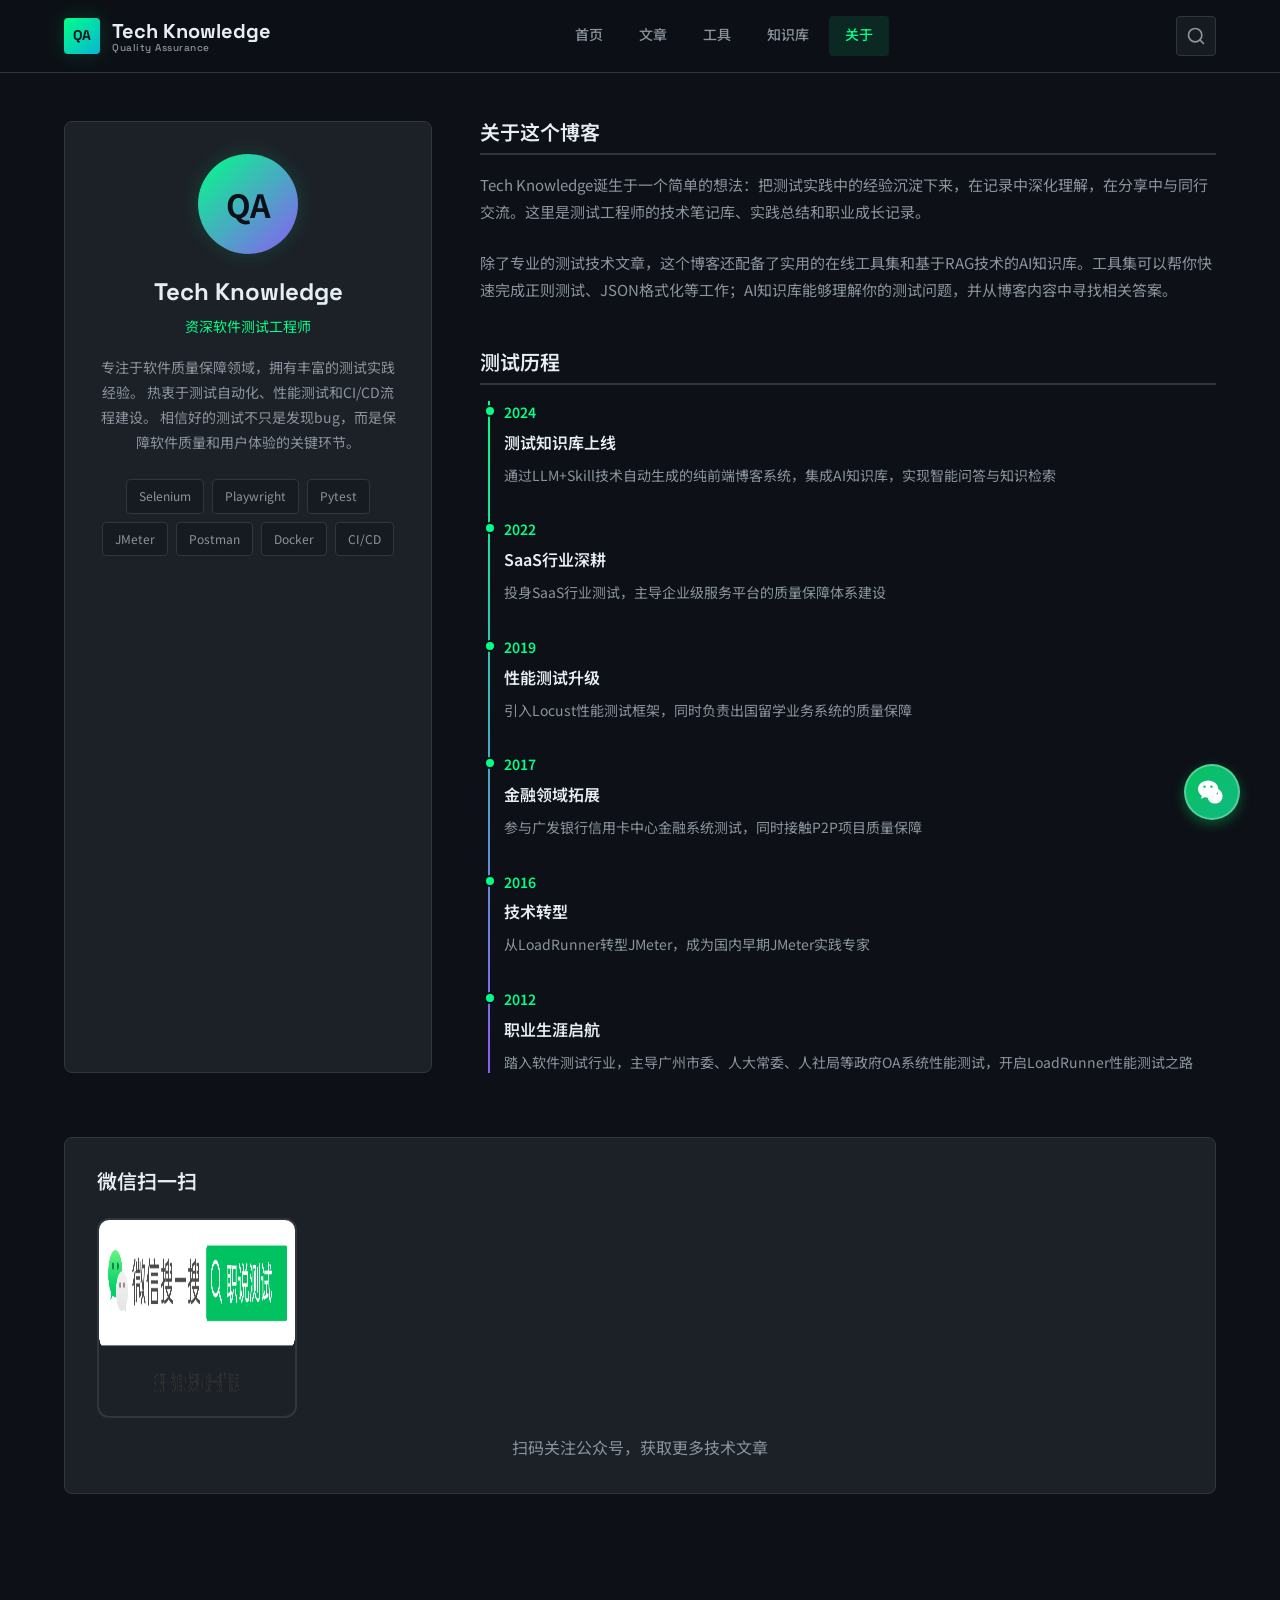
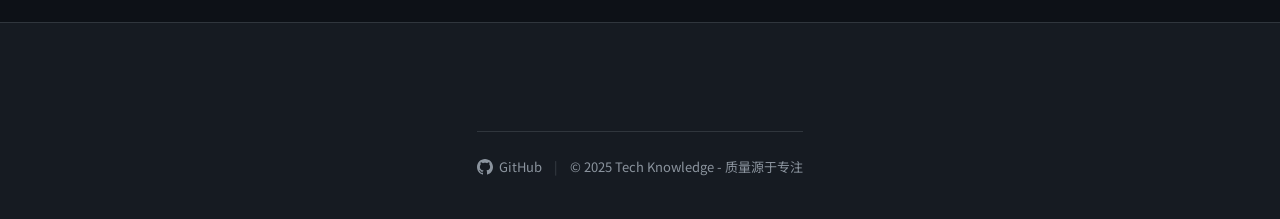
==== commit 82b773d4: "关于页面扫一扫图片改为banner.png" ====
--- a/about.html
+++ b/about.html
@@ -111,24 +111,11 @@
       </div>
 
       <div class="contact-section">
-        <h2 class="contact-title">联系方式</h2>
-        <div class="contact-banner">
-          <img src="assets/images/banner.png" alt="联系方式" class="contact-banner-img">
+        <h2 class="contact-title">微信扫一扫</h2>
+        <div class="contact-qrcode">
+          <img src="assets/images/banner.png" alt="微信公众号二维码" style="width: 200px; height: 200px; border: 2px solid var(--color-border); border-radius: 12px;">
         </div>
-        <div class="contact-grid">
-          <div class="contact-item">
-            <div class="contact-icon">
-              <svg xmlns="http://www.w3.org/2000/svg" width="24" height="24" viewBox="0 0 24 24" fill="none" stroke="currentColor" stroke-width="2" stroke-linecap="round" stroke-linejoin="round">
-                <path d="M21 10c0 7-9 13-9 13s-9-6-9-13a9 9 0 0 1 18 0z"></path>
-                <circle cx="12" cy="10" r="3"></circle>
-              </svg>
-            </div>
-            <div>
-              <div class="contact-label">所在地</div>
-              <div class="contact-value">中国 · 深圳</div>
-            </div>
-          </div>
-        </div>
+        <p style="text-align: center; margin-top: 16px; color: var(--color-text-secondary);">扫码关注公众号，获取更多技术文章</p>
       </div>
     </div>
   </main>
@@ -160,7 +147,7 @@
     <div class="wechat-modal" onclick="event.stopPropagation()">
       <div class="wechat-modal-title">微信公众号</div>
       <div class="wechat-modal-qrcode">
-        <img src="https://api.qrserver.com/v1/create-qr-code/?size=180x180&data=TechKnowledge" alt="微信公众号二维码" style="width: 180px; height: 180px;"/>
+        <img src="assets/images/qroder.jpg" alt="微信公众号二维码" style="width: 180px; height: 180px;"/>
       </div>
       <div class="wechat-modal-desc">扫码关注公众号<br/>获取更多测试技术干货</div>
     </div>
--- a/css/style.css
+++ b/css/style.css
@@ -2332,10 +2332,10 @@
 
 .post-detail-content {
   display: grid;
-  grid-template-columns: 260px 1fr;
+  grid-template-columns: 1fr 260px;
   gap: 48px;
   padding: 40px 0;
-  grid-template-areas: "sidebar content";
+  grid-template-areas: "content sidebar";
 }
 
 .post-detail-content .post-body {
@@ -2357,8 +2357,12 @@
 }
 
 .toc-sidebar {
-  position: sticky;
-  top: 100px;
+  position: fixed;
+  top: 160px;
+  right: max(calc((100vw - 1200px) / 2), 20px);
+  width: 260px;
+  max-height: calc(100vh - 180px);
+  overflow-y: auto;
   align-self: start;
 }
 
@@ -2405,8 +2409,8 @@
 }
 
 .post-detail-header {
-  margin-bottom: 32px;
-  padding-bottom: 24px;
+  margin-bottom: 16px;
+  padding-bottom: 16px;
   border-bottom: 1px solid var(--color-border);
 }
 
@@ -2452,23 +2456,56 @@
   color: var(--color-secondary);
 }
 
+.post-detail-breadcrumb {
+  display: flex;
+  align-items: center;
+  gap: 8px;
+  margin-bottom: 16px;
+  font-size: 14px;
+  color: var(--color-text-secondary);
+}
+
+.breadcrumb-item {
+  color: var(--color-text-secondary);
+  text-decoration: none;
+  transition: color var(--transition-fast);
+}
+
+.breadcrumb-item:hover {
+  color: var(--color-primary);
+}
+
+.breadcrumb-category {
+  color: var(--color-primary);
+  font-weight: 500;
+}
+
+.breadcrumb-category:hover {
+  color: var(--color-secondary);
+}
+
+.breadcrumb-separator {
+  color: var(--color-border);
+}
+
 .post-detail-meta {
   display: flex;
   flex-wrap: wrap;
-  gap: 24px;
+  align-items: center;
+  gap: 8px;
   margin-bottom: 16px;
-}
-
-.post-detail-meta-item {
-  display: flex;
-  align-items: center;
-  gap: 8px;
-  font-size: 14px;
-  color: var(--color-text-secondary);
-}
-
-.post-detail-meta-item svg {
-  opacity: 0.7;
+  font-size: 14px;
+  color: var(--color-text-secondary);
+}
+
+.meta-item {
+  display: inline-flex;
+  align-items: center;
+}
+
+.meta-divider {
+  color: var(--color-border);
+  margin: 0 4px;
 }
 
 .post-detail-tags {
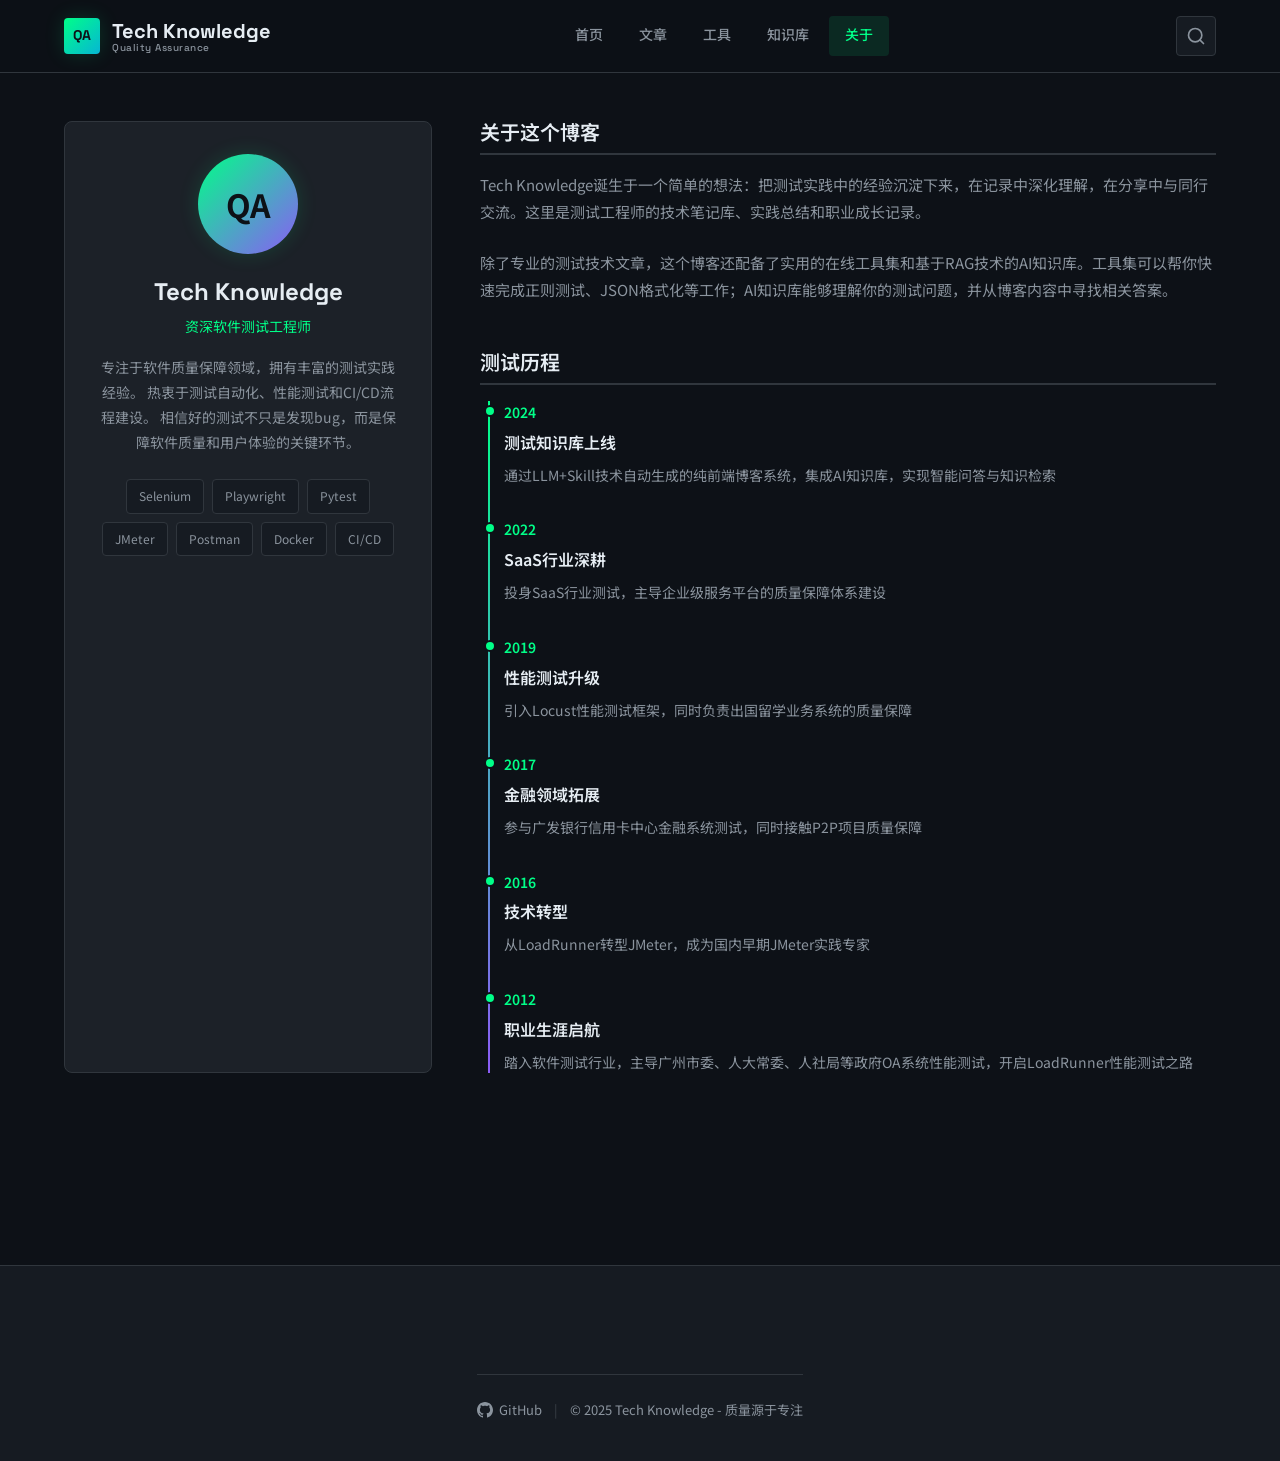
==== commit ddd10b42: "移除关于页面的微信扫一扫入口" ====
--- a/about.html
+++ b/about.html
@@ -110,13 +110,6 @@
         </div>
       </div>
 
-      <div class="contact-section">
-        <h2 class="contact-title">微信扫一扫</h2>
-        <div class="contact-qrcode">
-          <img src="assets/images/banner.png" alt="微信公众号二维码" style="width: 200px; height: 200px; border: 2px solid var(--color-border); border-radius: 12px;">
-        </div>
-        <p style="text-align: center; margin-top: 16px; color: var(--color-text-secondary);">扫码关注公众号，获取更多技术文章</p>
-      </div>
     </div>
   </main>
 
@@ -137,30 +130,6 @@
     </div>
   </footer>
 
-  <div class="wechat-float-btn" onclick="showWechatModal()">
-    <svg xmlns="http://www.w3.org/2000/svg" viewBox="0 0 24 24">
-      <path d="M8.691 2.188C3.891 2.188 0 5.476 0 9.53c0 2.212 1.17 4.203 3.002 5.55a.59.59 0 01.213.665l-.39 1.48c-.019.07-.048.141-.048.213 0 .163.13.295.29.295a.326.326 0 00.167-.054l1.903-1.114a.864.864 0 01.717-.098 10.16 10.16 0 002.837.403c4.801 0 8.692-3.287 8.692-7.342 0-4.054-3.891-7.339-8.692-7.339zm-3.12 4.218c.552 0 1 .452 1 1.008 0 .556-.448 1.008-1 1.008-.553 0-1-.452-1-1.008 0-.556.447-1.008 1-1.008zm6 0c.552 0 1 .452 1 1.008 0 .556-.448 1.008-1 1.008-.553 0-1-.452-1-1.008 0-.556.447-1.008 1-1.008zm3.06 2.577c-1.797-.052-3.446.682-4.646 1.833-1.225 1.175-1.932 2.782-1.88 4.579.052 1.797.682 3.446 1.833 4.646 1.175 1.225 2.782 1.932 4.579 1.88 1.797-.052 3.446-.682 4.646-1.833 1.225-1.175 1.932-2.782 1.88-4.579-.052-1.797-.682-3.446-1.833-4.646-1.158-1.202-2.759-1.911-4.542-1.86zm-1.516 3.016c.552 0 1 .452 1 1.008 0 .556-.448 1.008-1 1.008-.553 0-1-.452-1-1.008 0-.556.447-1.008 1-1.008zm3 0c.552 0 1 .452 1 1.008 0 .556-.448 1.008-1 1.008-.553 0-1-.452-1-1.008 0-.556.447-1.008 1-1.008z"/>
-    </svg>
-  </div>
-
-  <div class="wechat-modal-overlay" id="wechatModal" onclick="hideWechatModal()">
-    <div class="wechat-modal" onclick="event.stopPropagation()">
-      <div class="wechat-modal-title">微信公众号</div>
-      <div class="wechat-modal-qrcode">
-        <img src="assets/images/qroder.jpg" alt="微信公众号二维码" style="width: 180px; height: 180px;"/>
-      </div>
-      <div class="wechat-modal-desc">扫码关注公众号<br/>获取更多测试技术干货</div>
-    </div>
-  </div>
-
   <script src="js/main.js"></script>
-  <script>
-    function showWechatModal() {
-      document.getElementById('wechatModal').classList.add('active');
-    }
-    function hideWechatModal() {
-      document.getElementById('wechatModal').classList.remove('active');
-    }
-  </script>
 </body>
 </html>
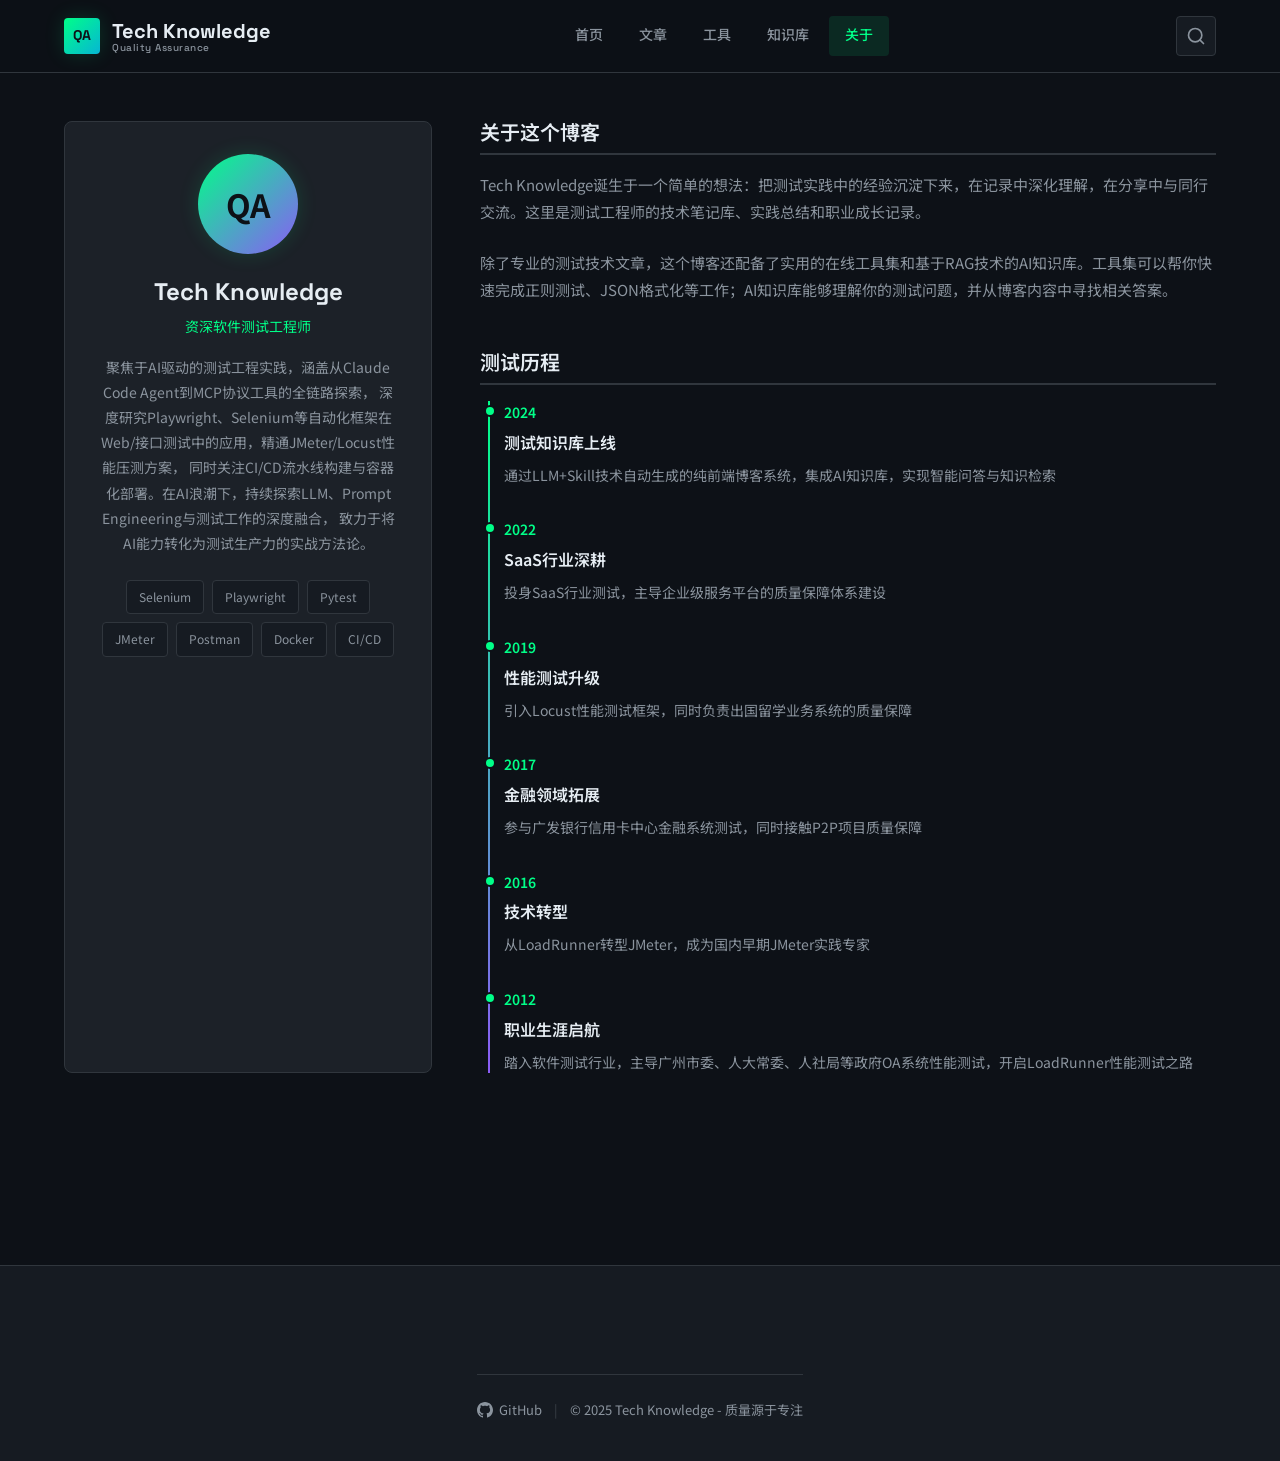
==== commit 02ccc34b: "重写关于页面个人介绍，结合AI+测试实践" ====
--- a/about.html
+++ b/about.html
@@ -50,9 +50,10 @@
           <h1 class="profile-name">Tech Knowledge</h1>
           <p class="profile-role">资深软件测试工程师</p>
           <p class="profile-bio">
-            专注于软件质量保障领域，拥有丰富的测试实践经验。
-            热衷于测试自动化、性能测试和CI/CD流程建设。
-            相信好的测试不只是发现bug，而是保障软件质量和用户体验的关键环节。
+            聚焦于AI驱动的测试工程实践，涵盖从Claude Code Agent到MCP协议工具的全链路探索，
+            深度研究Playwright、Selenium等自动化框架在Web/接口测试中的应用，精通JMeter/Locust性能压测方案，
+            同时关注CI/CD流水线构建与容器化部署。在AI浪潮下，持续探索LLM、Prompt Engineering与测试工作的深度融合，
+            致力于将AI能力转化为测试生产力的实战方法论。
           </p>
           <div class="profile-skills">
             <span class="skill-tag">Selenium</span>
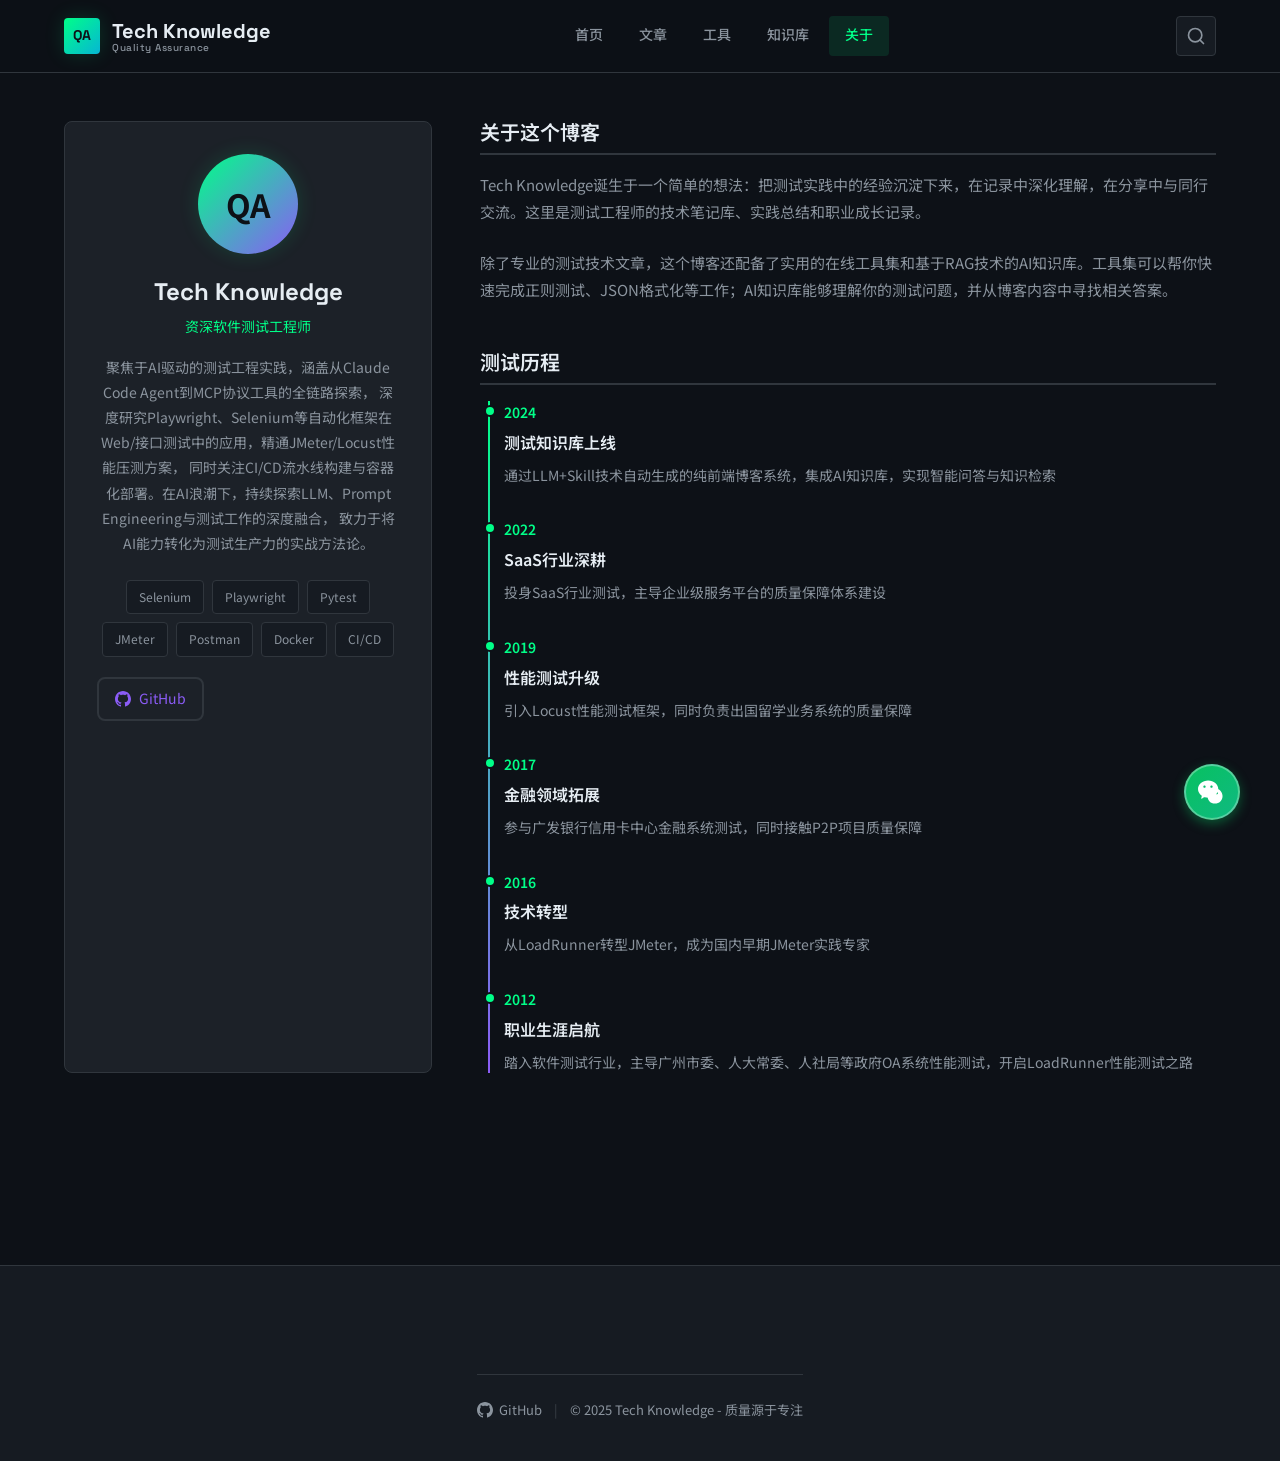
==== commit c3cc0b7b: "关于页面添加GitHub入口和微信公众号入口" ====
--- a/about.html
+++ b/about.html
@@ -2,8 +2,10 @@
 <html lang="zh-CN">
 <head>
   <meta charset="UTF-8">
-  <meta name="viewport" content="width=device-width, initial-scale=1.0">
+  <meta name="viewport" content="width=device-width, initial-scale=1.0, maximum-scale=1.0, minimum-scale=1.0, user-scalable=no, viewport-fit=cover">
   <meta name="description" content="关于Tech Knowledge - 资深软件测试工程师的技术博客">
+  <meta name="format-detection" content="telephone=no, email=no">
+  <meta name="theme-color" content="#0D1117">
   <title>关于 | Tech Knowledge</title>
   <link rel="stylesheet" href="css/style.css">
   <link rel="preconnect" href="https://fonts.googleapis.com">
@@ -64,6 +66,14 @@
             <span class="skill-tag">Docker</span>
             <span class="skill-tag">CI/CD</span>
           </div>
+          <div class="profile-links" style="margin-top: 20px;">
+            <a href="https://github.com/joe-qai/tech-knowledge" target="_blank" class="profile-link" style="display: inline-flex; align-items: center; gap: 8px; padding: 8px 16px; background: #1C2128; border: 2px solid #30363D; border-radius: 8px; color: #8b5cf6; text-decoration: none; font-size: 14px;">
+              <svg xmlns="http://www.w3.org/2000/svg" width="16" height="16" viewBox="0 0 24 24" fill="currentColor">
+                <path d="M12 0c-6.626 0-12 5.373-12 12 0 5.302 3.438 9.8 8.207 11.387.599.111.793-.261.793-.577v-2.234c-3.338.726-4.033-1.416-4.033-1.416-.546-1.387-1.333-1.756-1.333-1.756-1.089-.745.083-.729.083-.729 1.205.084 1.839 1.237 1.839 1.237 1.07 1.834 2.807 1.304 3.492.997.107-.775.418-1.305.762-1.604-2.665-.305-5.467-1.334-5.467-5.931 0-1.311.469-2.381 1.236-3.221-.124-.303-.535-1.524.117-3.176 0 0 1.008-.322 3.301 1.23.957-.266 1.983-.399 3.003-.404 1.02.005 2.047.138 3.006.404 2.291-1.552 3.297-1.23 3.297-1.23.653 1.653.242 2.874.118 3.176.77.84 1.235 1.911 1.235 3.221 0 4.609-2.807 5.624-5.479 5.921.43.372.823 1.102.823 2.222v3.293c0 .319.192.694.801.576 4.765-1.589 8.199-6.086 8.199-11.386 0-6.627-5.373-12-12-12z"/>
+              </svg>
+              GitHub
+            </a>
+          </div>
         </div>
 
         <div class="about-content">
@@ -118,7 +128,7 @@
     <div class="container">
       <div class="footer-content">
         <div class="footer-copy">
-          <a href="https://github.com" target="_blank" class="footer-github">
+          <a href="https://github.com/joe-qai/tech-knowledge" target="_blank" class="footer-github">
             <svg xmlns="http://www.w3.org/2000/svg" width="16" height="16" viewBox="0 0 24 24" fill="currentColor">
               <path d="M12 0c-6.626 0-12 5.373-12 12 0 5.302 3.438 9.8 8.207 11.387.599.111.793-.261.793-.577v-2.234c-3.338.726-4.033-1.416-4.033-1.416-.546-1.387-1.333-1.756-1.333-1.756-1.089-.745.083-.729.083-.729 1.205.084 1.839 1.237 1.839 1.237 1.07 1.834 2.807 1.304 3.492.997.107-.775.418-1.305.762-1.604-2.665-.305-5.467-1.334-5.467-5.931 0-1.311.469-2.381 1.236-3.221-.124-.303-.535-1.524.117-3.176 0 0 1.008-.322 3.301 1.23.957-.266 1.983-.399 3.003-.404 1.02.005 2.047.138 3.006.404 2.291-1.552 3.297-1.23 3.297-1.23.653 1.653.242 2.874.118 3.176.77.84 1.235 1.911 1.235 3.221 0 4.609-2.807 5.624-5.479 5.921.43.372.823 1.102.823 2.222v3.293c0 .319.192.694.801.576 4.765-1.589 8.199-6.086 8.199-11.386 0-6.627-5.373-12-12-12z"/>
             </svg>
@@ -132,5 +142,30 @@
   </footer>
 
   <script src="js/main.js"></script>
+
+  <div class="wechat-float-btn" onclick="showWechatModal()">
+    <svg xmlns="http://www.w3.org/2000/svg" viewBox="0 0 24 24">
+      <path d="M8.691 2.188C3.891 2.188 0 5.476 0 9.53c0 2.212 1.17 4.203 3.002 5.55a.59.59 0 01.213.665l-.39 1.48c-.019.07-.048.141-.048.213 0 .163.13.295.29.295a.326.326 0 00.167-.054l1.903-1.114a.864.864 0 01.717-.098 10.16 10.16 0 002.837.403c4.801 0 8.692-3.287 8.692-7.342 0-4.054-3.891-7.339-8.692-7.339zm-3.12 4.218c.552 0 1 .452 1 1.008 0 .556-.448 1.008-1 1.008-.553 0-1-.452-1-1.008 0-.556.447-1.008 1-1.008zm6 0c.552 0 1 .452 1 1.008 0 .556-.448 1.008-1 1.008-.553 0-1-.452-1-1.008 0-.556.447-1.008 1-1.008zm3.06 2.577c-1.797-.052-3.446.682-4.646 1.833-1.225 1.175-1.932 2.782-1.88 4.579.052 1.797.682 3.446 1.833 4.646 1.175 1.225 2.782 1.932 4.579 1.88 1.797-.052 3.446-.682 4.646-1.833 1.225-1.175 1.932-2.782 1.88-4.579-.052-1.797-.682-3.446-1.833-4.646-1.158-1.202-2.759-1.911-4.542-1.86zm-1.516 3.016c.552 0 1 .452 1 1.008 0 .556-.448 1.008-1 1.008-.553 0-1-.452-1-1.008 0-.556.447-1.008 1-1.008zm3 0c.552 0 1 .452 1 1.008 0 .556-.448 1.008-1 1.008-.553 0-1-.452-1-1.008 0-.556.447-1.008 1-1.008z"/>
+    </svg>
+  </div>
+
+  <div class="wechat-modal-overlay" id="wechatModal" onclick="hideWechatModal()">
+    <div class="wechat-modal" onclick="event.stopPropagation()">
+      <div class="wechat-modal-title">微信公众号</div>
+      <div class="wechat-modal-qrcode">
+        <img src="assets/images/qroder.jpg" alt="微信公众号二维码" style="width: 180px; height: 180px;"/>
+      </div>
+      <div class="wechat-modal-desc">扫码关注公众号<br/>获取更多技术文章</div>
+    </div>
+  </div>
+
+  <script>
+    function showWechatModal() {
+      document.getElementById('wechatModal').classList.add('active');
+    }
+    function hideWechatModal() {
+      document.getElementById('wechatModal').classList.remove('active');
+    }
+  </script>
 </body>
 </html>
--- a/css/style.css
+++ b/css/style.css
@@ -40,6 +40,7 @@
 html {
   scroll-behavior: smooth;
   overflow-x: hidden;
+  -webkit-overflow-scrolling: touch;
 }
 
 body {
@@ -52,6 +53,10 @@
   overflow-x: hidden;
   width: 100%;
   max-width: 100%;
+  -webkit-tap-highlight-color: transparent;
+  -webkit-font-smoothing: antialiased;
+  -moz-osx-font-smoothing: grayscale;
+  touch-action: manipulation;
 }
 
 ::selection {
@@ -1457,6 +1462,10 @@
     padding: 0 16px;
   }
 
+  html {
+    font-size: 14px;
+  }
+
   .hero-buttons {
     flex-direction: column;
   }
@@ -1464,6 +1473,56 @@
   .btn {
     width: 100%;
     justify-content: center;
+    min-height: 44px;
+    padding: 14px 24px;
+    font-size: 16px;
+  }
+
+  .nav-link {
+    min-height: 44px;
+    display: flex;
+    align-items: center;
+    padding: 12px 16px;
+    font-size: 16px;
+  }
+
+  .search-btn,
+  .mobile-menu-btn {
+    width: 44px;
+    height: 44px;
+    min-height: 44px;
+    min-width: 44px;
+  }
+
+  .chip {
+    min-height: 44px;
+    min-width: 44px;
+    padding: 10px 16px;
+    font-size: 14px;
+  }
+
+  .tag {
+    min-height: 36px;
+    padding: 8px 12px;
+    font-size: 12px;
+  }
+
+  .post-item {
+    padding: 20px 0;
+  }
+
+  .post-item-title {
+    font-size: 18px;
+    line-height: 1.5;
+  }
+
+  .post-item-meta {
+    font-size: 13px;
+  }
+
+  .post-item-excerpt {
+    font-size: 14px;
+    line-height: 1.6;
   }
 
   .wechat-float {
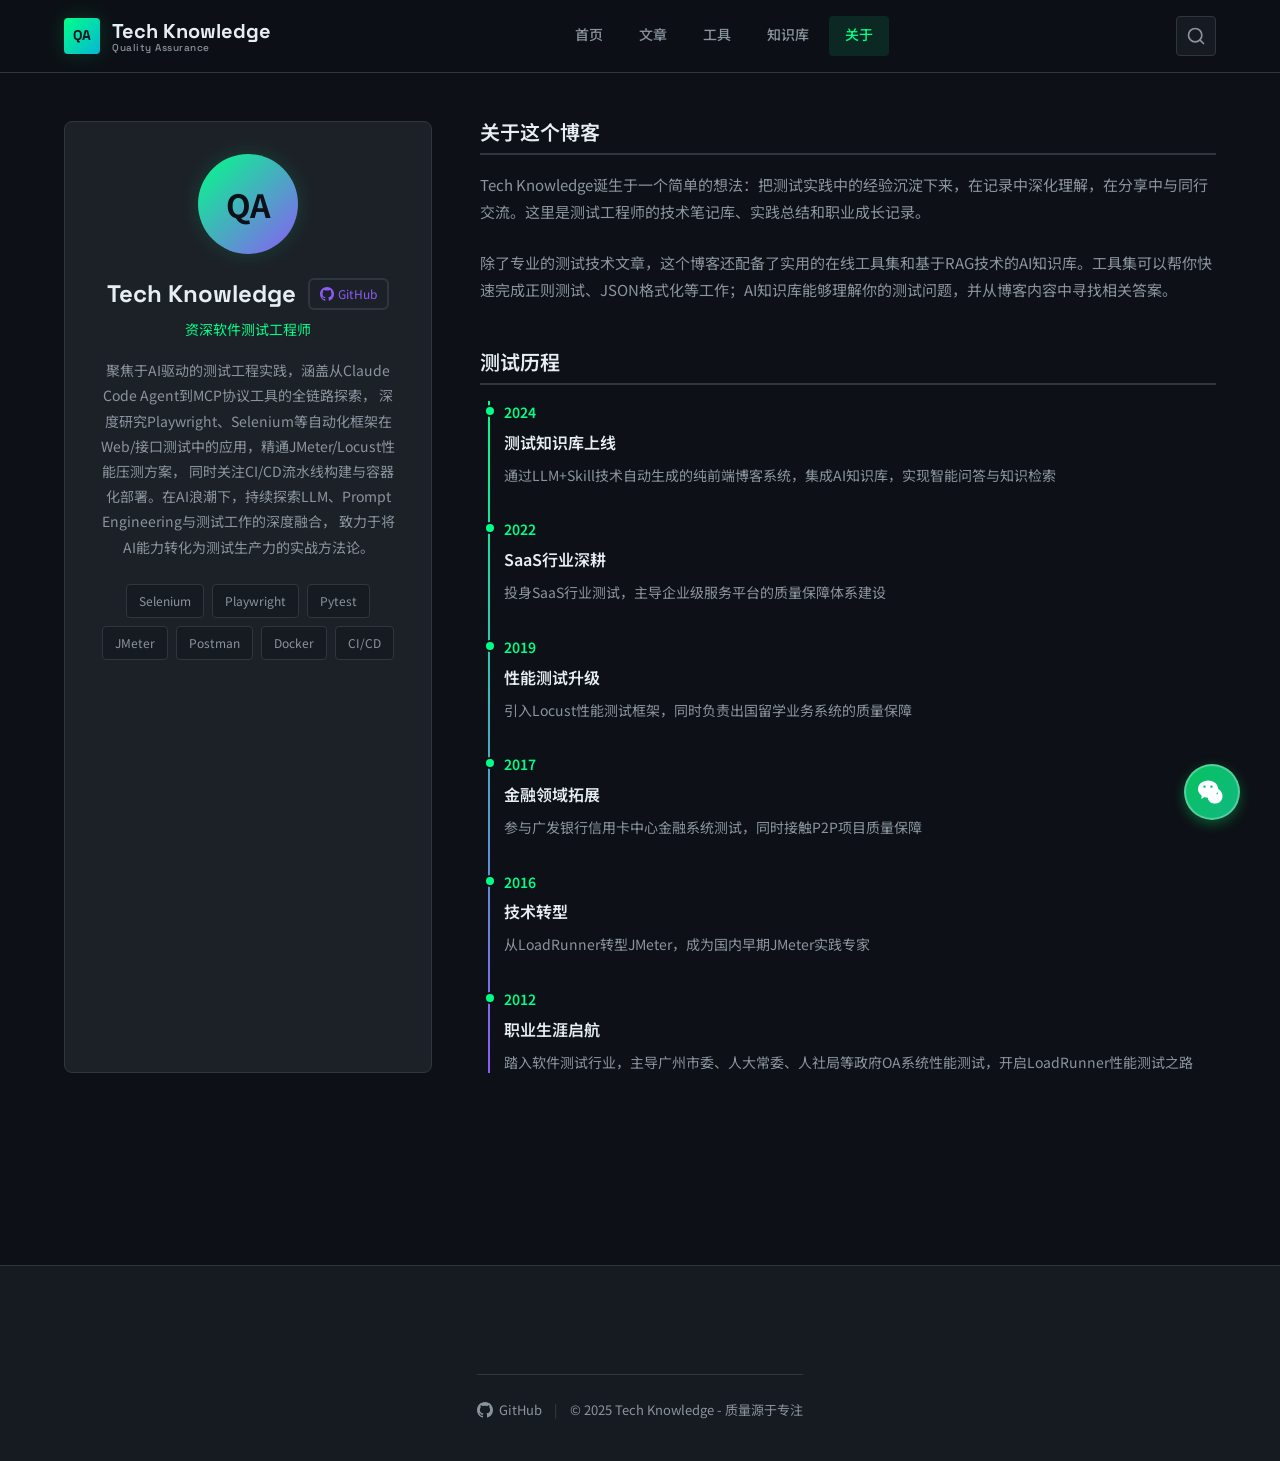
==== commit 758b82e1: "GitHub入口移动到标题右侧" ====
--- a/about.html
+++ b/about.html
@@ -49,7 +49,15 @@
       <div class="about-grid">
         <div class="profile-card">
           <div class="profile-avatar">QA</div>
-          <h1 class="profile-name">Tech Knowledge</h1>
+          <div class="profile-header">
+            <h1 class="profile-name">Tech Knowledge</h1>
+            <a href="https://github.com/joe-qai/tech-knowledge" target="_blank" class="profile-github" style="display: inline-flex; align-items: center; gap: 4px; padding: 4px 10px; background: #1C2128; border: 2px solid #30363D; border-radius: 6px; color: #8b5cf6; text-decoration: none; font-size: 12px;">
+              <svg xmlns="http://www.w3.org/2000/svg" width="14" height="14" viewBox="0 0 24 24" fill="currentColor">
+                <path d="M12 0c-6.626 0-12 5.373-12 12 0 5.302 3.438 9.8 8.207 11.387.599.111.793-.261.793-.577v-2.234c-3.338.726-4.033-1.416-4.033-1.416-.546-1.387-1.333-1.756-1.333-1.756-1.089-.745.083-.729.083-.729 1.205.084 1.839 1.237 1.839 1.237 1.07 1.834 2.807 1.304 3.492.997.107-.775.418-1.305.762-1.604-2.665-.305-5.467-1.334-5.467-5.931 0-1.311.469-2.381 1.236-3.221-.124-.303-.535-1.524.117-3.176 0 0 1.008-.322 3.301 1.23.957-.266 1.983-.399 3.003-.404 1.02.005 2.047.138 3.006.404 2.291-1.552 3.297-1.23 3.297-1.23.653 1.653.242 2.874.118 3.176.77.84 1.235 1.911 1.235 3.221 0 4.609-2.807 5.624-5.479 5.921.43.372.823 1.102.823 2.222v3.293c0 .319.192.694.801.576 4.765-1.589 8.199-6.086 8.199-11.386 0-6.627-5.373-12-12-12z"/>
+              </svg>
+              GitHub
+            </a>
+          </div>
           <p class="profile-role">资深软件测试工程师</p>
           <p class="profile-bio">
             聚焦于AI驱动的测试工程实践，涵盖从Claude Code Agent到MCP协议工具的全链路探索，
@@ -65,14 +73,6 @@
             <span class="skill-tag">Postman</span>
             <span class="skill-tag">Docker</span>
             <span class="skill-tag">CI/CD</span>
-          </div>
-          <div class="profile-links" style="margin-top: 20px;">
-            <a href="https://github.com/joe-qai/tech-knowledge" target="_blank" class="profile-link" style="display: inline-flex; align-items: center; gap: 8px; padding: 8px 16px; background: #1C2128; border: 2px solid #30363D; border-radius: 8px; color: #8b5cf6; text-decoration: none; font-size: 14px;">
-              <svg xmlns="http://www.w3.org/2000/svg" width="16" height="16" viewBox="0 0 24 24" fill="currentColor">
-                <path d="M12 0c-6.626 0-12 5.373-12 12 0 5.302 3.438 9.8 8.207 11.387.599.111.793-.261.793-.577v-2.234c-3.338.726-4.033-1.416-4.033-1.416-.546-1.387-1.333-1.756-1.333-1.756-1.089-.745.083-.729.083-.729 1.205.084 1.839 1.237 1.839 1.237 1.07 1.834 2.807 1.304 3.492.997.107-.775.418-1.305.762-1.604-2.665-.305-5.467-1.334-5.467-5.931 0-1.311.469-2.381 1.236-3.221-.124-.303-.535-1.524.117-3.176 0 0 1.008-.322 3.301 1.23.957-.266 1.983-.399 3.003-.404 1.02.005 2.047.138 3.006.404 2.291-1.552 3.297-1.23 3.297-1.23.653 1.653.242 2.874.118 3.176.77.84 1.235 1.911 1.235 3.221 0 4.609-2.807 5.624-5.479 5.921.43.372.823 1.102.823 2.222v3.293c0 .319.192.694.801.576 4.765-1.589 8.199-6.086 8.199-11.386 0-6.627-5.373-12-12-12z"/>
-              </svg>
-              GitHub
-            </a>
           </div>
         </div>
 
--- a/css/style.css
+++ b/css/style.css
@@ -1590,11 +1590,17 @@
   box-shadow: var(--shadow-glow);
 }
 
+.profile-header {
+  display: flex;
+  align-items: center;
+  justify-content: center;
+  gap: 12px;
+  margin-bottom: 8px;
+}
+
 .profile-name {
   font-size: 24px;
   font-weight: 700;
-  text-align: center;
-  margin-bottom: 8px;
   color: var(--color-text);
 }
 
